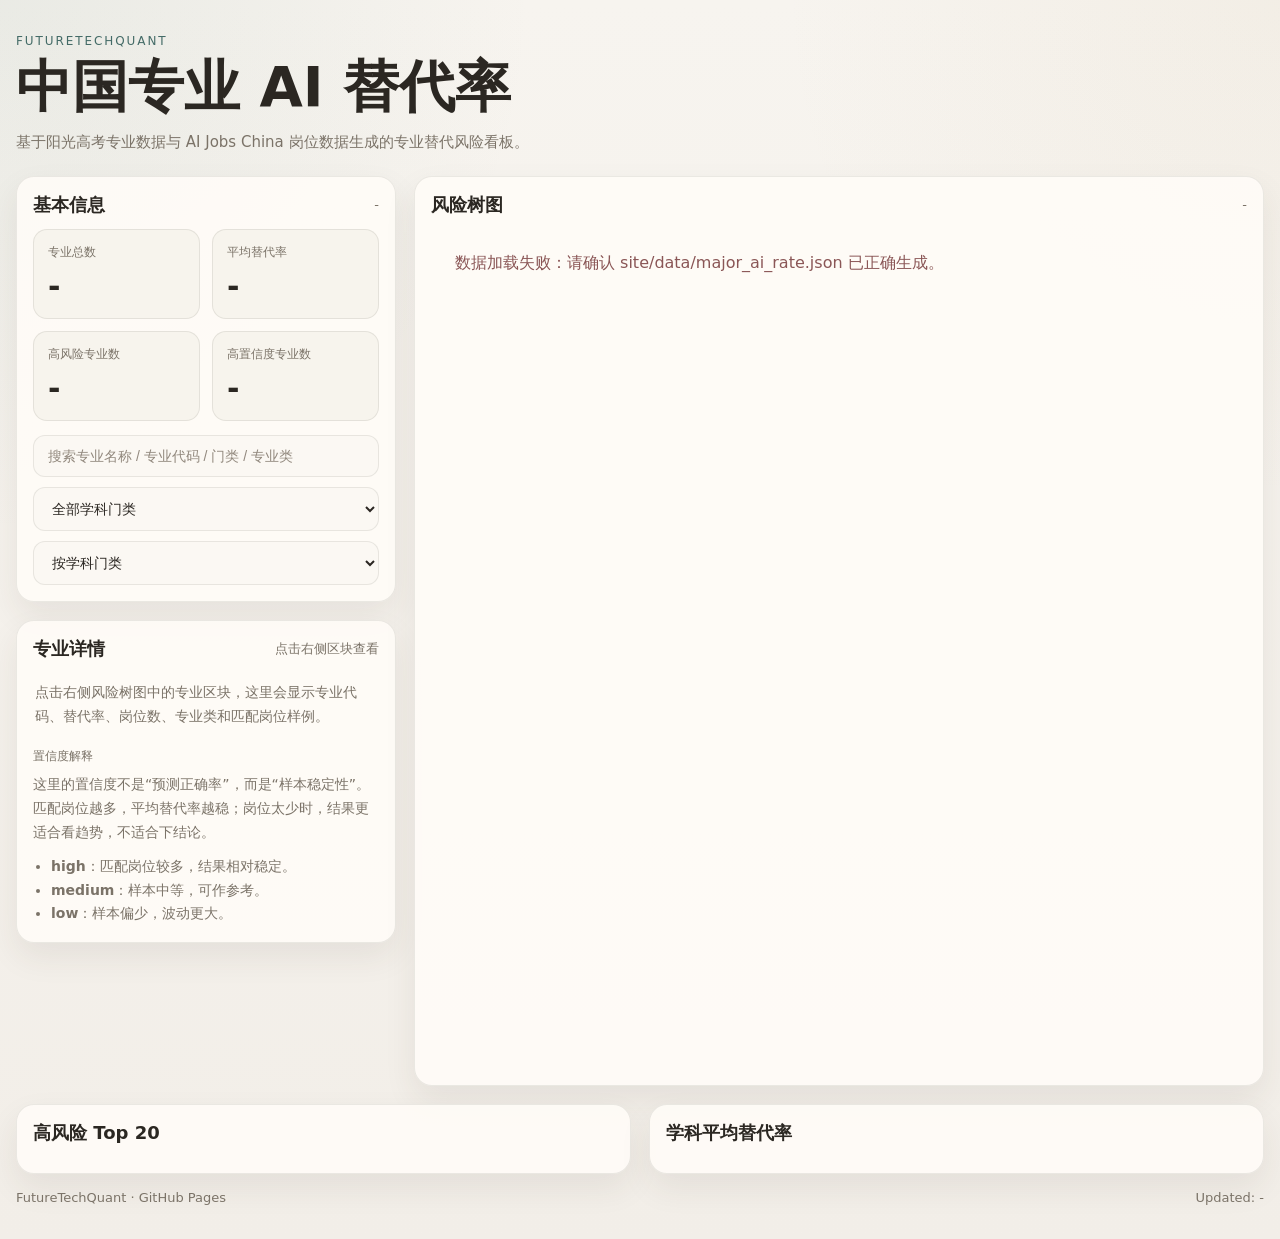
==== site/index.html @ 0a4b26ac "forth version" ====
<!doctype html>
<html lang="zh-CN">
<head>
  <meta charset="utf-8" />
  <meta name="viewport" content="width=device-width, initial-scale=1" />
  <title>中国专业 AI 替代率</title>
  <meta name="description" content="中国高校专业 AI 替代率可视化看板" />
  <link rel="stylesheet" href="./styles.css" />
  <script src="https://cdn.plot.ly/plotly-2.35.2.min.js"></script>
</head>
<body>
  <header class="wrap hero">
    <div class="hero-copy">
      <p class="eyebrow">FutureTechQuant</p>
      <h1>中国专业 AI 替代率</h1>
      <p class="sub">
        基于阳光高考专业数据与 AI Jobs China 岗位数据生成的专业替代风险看板。
      </p>
    </div>
  </header>

  <main class="wrap main-grid">
    <aside class="sidebar">
      <section class="panel intro-panel">
        <div class="panel-head">
          <h2>基本信息</h2>
          <div class="meta" id="rangeMeta">-</div>
        </div>

        <div class="kpis">
          <article class="kpi">
            <div class="kpi-label">专业总数</div>
            <div class="kpi-value" id="kpi-total">-</div>
          </article>
          <article class="kpi">
            <div class="kpi-label">平均替代率</div>
            <div class="kpi-value" id="kpi-avg">-</div>
          </article>
          <article class="kpi">
            <div class="kpi-label">高风险专业数</div>
            <div class="kpi-value" id="kpi-high">-</div>
          </article>
          <article class="kpi">
            <div class="kpi-label">高置信度专业数</div>
            <div class="kpi-value" id="kpi-confidence">-</div>
          </article>
        </div>

        <div class="controls">
          <input id="searchInput" type="search" placeholder="搜索专业名称 / 专业代码 / 门类 / 专业类" />
          <select id="disciplineFilter">
            <option value="">全部学科门类</option>
          </select>
          <select id="modeSelect">
            <option value="discipline">按学科门类</option>
            <option value="category">按专业类</option>
          </select>
        </div>
      </section>

      <section class="panel detail-panel">
        <div class="panel-head">
          <h2>专业详情</h2>
          <div class="meta">点击右侧区块查看</div>
        </div>

        <div id="detailEmpty" class="detail-empty">
          点击右侧风险树图中的专业区块，这里会显示专业代码、替代率、岗位数、专业类和匹配岗位样例。
        </div>

        <div id="detailBox" class="detail-box hidden">
          <div class="detail-top">
            <div>
              <div class="detail-code" id="detailCode">-</div>
              <div class="detail-name" id="detailName">-</div>
            </div>
            <span id="detailConfidence" class="badge">-</span>
          </div>

          <div class="detail-grid">
            <div class="detail-stat">
              <div class="detail-label">替代率</div>
              <div class="detail-value" id="detailRate">-</div>
            </div>
            <div class="detail-stat">
              <div class="detail-label">岗位数</div>
              <div class="detail-value" id="detailJobCount">-</div>
            </div>
            <div class="detail-stat">
              <div class="detail-label">学科门类</div>
              <div class="detail-value small" id="detailDiscipline">-</div>
            </div>
            <div class="detail-stat">
              <div class="detail-label">专业类</div>
              <div class="detail-value small" id="detailCategory">-</div>
            </div>
          </div>

          <div class="detail-section">
            <div class="detail-label">匹配岗位样例</div>
            <div id="detailJobs" class="tag-list"></div>
          </div>
        </div>

        <div class="detail-section confidence-note">
          <div class="detail-label">置信度解释</div>
          <p class="detail-text">
            这里的置信度不是“预测正确率”，而是“样本稳定性”。匹配岗位越多，平均替代率越稳；岗位太少时，结果更适合看趋势，不适合下结论。
          </p>
          <ul class="confidence-list">
            <li><strong>high</strong>：匹配岗位较多，结果相对稳定。</li>
            <li><strong>medium</strong>：样本中等，可作参考。</li>
            <li><strong>low</strong>：样本偏少，波动更大。</li>
          </ul>
        </div>
      </section>
    </aside>

    <section class="panel treemap-panel">
      <div class="panel-head">
        <h2>风险树图</h2>
        <div class="meta" id="resultMeta">-</div>
      </div>
      <div id="treemap"></div>
    </section>
  </main>

  <section class="wrap bottom-grid">
    <section class="panel">
      <div class="panel-head">
        <h2>高风险 Top 20</h2>
      </div>
      <div id="topRiskList" class="rank-list"></div>
    </section>

    <section class="panel">
      <div class="panel-head">
        <h2>学科平均替代率</h2>
      </div>
      <div id="disciplineList" class="rank-list"></div>
    </section>
  </section>

  <footer class="wrap footer">
    <span>FutureTechQuant · GitHub Pages</span>
    <span id="updatedAt">Updated: -</span>
  </footer>

  <script src="./app.js"></script>
</body>
</html>
---- site/styles.css ----
:root {
  --bg: #f4f1eb;
  --bg-2: #ece7df;
  --panel: rgba(255, 252, 247, 0.88);
  --panel-2: rgba(247, 243, 236, 0.92);
  --line: rgba(65, 58, 49, 0.10);
  --text: #2b2722;
  --muted: #7b7368;
  --accent: #446b67;
  --shadow: 0 14px 32px rgba(63, 49, 36, 0.08);
  --radius: 18px;
}

* { box-sizing: border-box; }
html, body {
  margin: 0;
  padding: 0;
  background:
    radial-gradient(circle at top left, rgba(117, 150, 138, 0.10), transparent 30%),
    radial-gradient(circle at top right, rgba(192, 167, 120, 0.08), transparent 28%),
    linear-gradient(180deg, #f7f4ef 0%, #f2eee8 100%);
  color: var(--text);
  font-family: Inter, ui-sans-serif, system-ui, -apple-system, BlinkMacSystemFont, "Segoe UI", sans-serif;
}

body { min-height: 100vh; }
.wrap { width: min(1380px, calc(100% - 32px)); margin: 0 auto; }
.hero { padding: 34px 0 20px; }
.eyebrow { margin: 0 0 10px; color: var(--accent); font-size: 12px; letter-spacing: .16em; text-transform: uppercase; }
h1 { margin: 0; font-size: clamp(34px, 5vw, 56px); line-height: 1.04; }
.sub { margin: 14px 0 0; max-width: 760px; color: var(--muted); line-height: 1.7; font-size: 15px; }
.main-grid { display: grid; grid-template-columns: 380px minmax(0, 1fr); gap: 18px; align-items: start; }
.sidebar { display: grid; gap: 18px; }
.panel { background: var(--panel); border: 1px solid var(--line); border-radius: var(--radius); box-shadow: var(--shadow); padding: 16px; }
.panel-head { display: flex; align-items: center; justify-content: space-between; gap: 16px; margin-bottom: 12px; }
.panel-head h2 { margin: 0; font-size: 18px; }
.meta { color: var(--muted); font-size: 13px; }
.kpis { display: grid; grid-template-columns: 1fr 1fr; gap: 12px; margin: 6px 0 14px; }
.kpi { background: var(--panel-2); border: 1px solid var(--line); border-radius: 14px; padding: 14px; }
.kpi-label { color: var(--muted); font-size: 12px; }
.kpi-value { margin-top: 8px; font-size: 30px; font-weight: 800; }
.controls { display: grid; gap: 10px; }
input, select { width: 100%; border: 1px solid var(--line); border-radius: 12px; background: #fbf8f3; color: var(--text); padding: 12px 14px; font-size: 14px; outline: none; }
input::placeholder { color: #92897e; }
#treemap { width: 100%; height: 840px; }
.detail-empty { color: var(--muted); line-height: 1.7; font-size: 14px; padding: 8px 2px 4px; }
.hidden { display: none; }
.detail-top { display: flex; align-items: flex-start; justify-content: space-between; gap: 12px; }
.detail-code { font-size: 13px; color: var(--accent); letter-spacing: .08em; margin-bottom: 6px; }
.detail-name { font-size: 24px; font-weight: 800; line-height: 1.2; }
.badge { display: inline-block; border-radius: 999px; padding: 7px 10px; font-size: 12px; font-weight: 700; }
.badge.high { background: rgba(93, 131, 110, .14); color: #4f6e5b; }
.badge.medium { background: rgba(186, 155, 96, .16); color: #866b3f; }
.badge.low { background: rgba(170, 112, 112, .14); color: #8a5656; }
.detail-grid { display: grid; grid-template-columns: 1fr 1fr; gap: 12px; margin: 16px 0 8px; }
.detail-stat { background: var(--panel-2); border: 1px solid var(--line); border-radius: 14px; padding: 12px; }
.detail-label { font-size: 12px; color: var(--muted); margin-bottom: 8px; }
.detail-value { font-size: 24px; font-weight: 800; }
.detail-value.small { font-size: 15px; font-weight: 600; line-height: 1.5; }
.detail-section { margin-top: 16px; }
.detail-text { margin: 8px 0 0; color: var(--muted); line-height: 1.7; font-size: 14px; }
.tag-list { display: flex; flex-wrap: wrap; gap: 8px; }
.tag { padding: 7px 10px; border-radius: 999px; background: #f5f1ea; border: 1px solid var(--line); font-size: 12px; color: var(--text); }
.confidence-list { margin: 10px 0 0; padding-left: 18px; color: var(--muted); font-size: 14px; line-height: 1.7; }
.bottom-grid { display: grid; grid-template-columns: 1fr 1fr; gap: 18px; margin-top: 18px; }
.rank-list { display: grid; gap: 10px; }
.rank-item { display: grid; grid-template-columns: 1fr auto; gap: 12px; padding: 12px 14px; border-radius: 14px; background: var(--panel-2); border: 1px solid var(--line); }
.rank-name { font-weight: 700; }
.rank-meta { color: var(--muted); font-size: 13px; margin-top: 4px; }
.rank-score { font-weight: 800; align-self: center; }
.footer { display: flex; justify-content: space-between; gap: 16px; padding: 16px 0 34px; color: var(--muted); font-size: 13px; }
@media (max-width: 1080px) { .main-grid, .bottom-grid { grid-template-columns: 1fr; } #treemap { height: 620px; } }
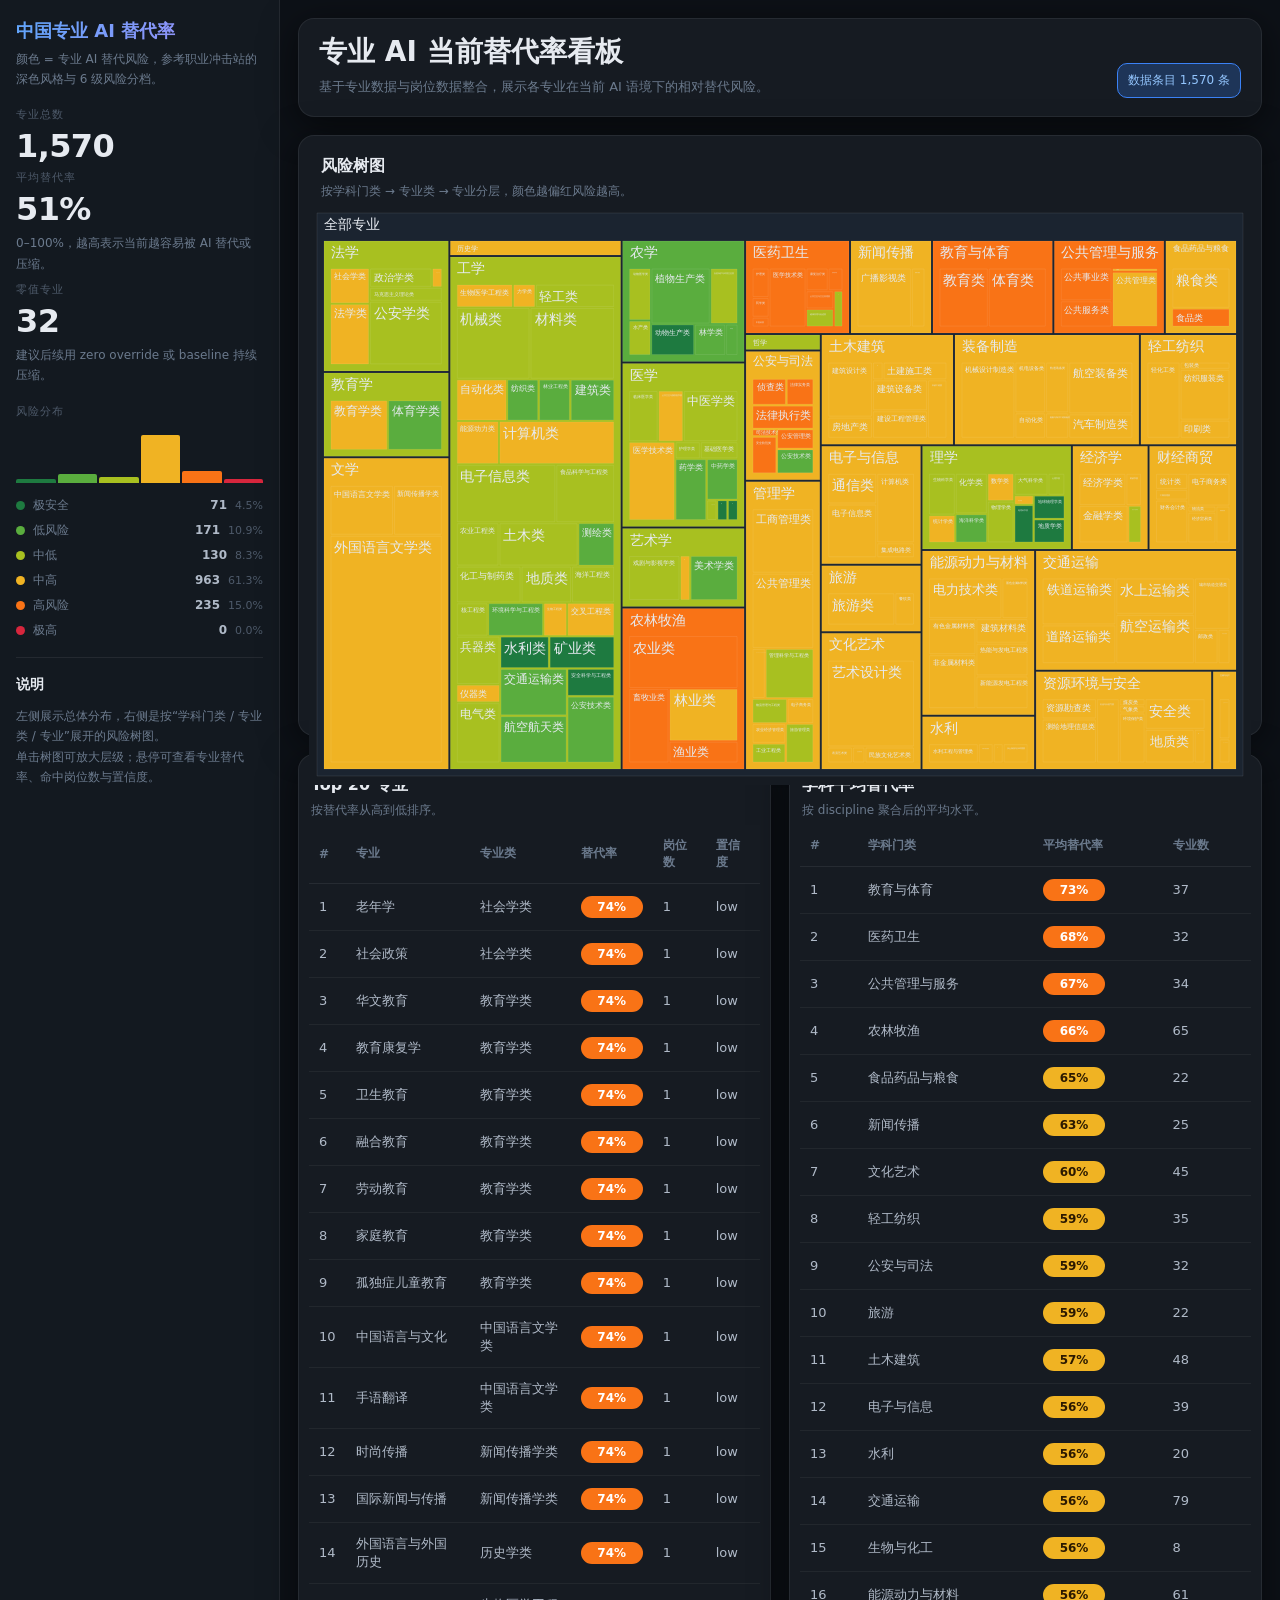
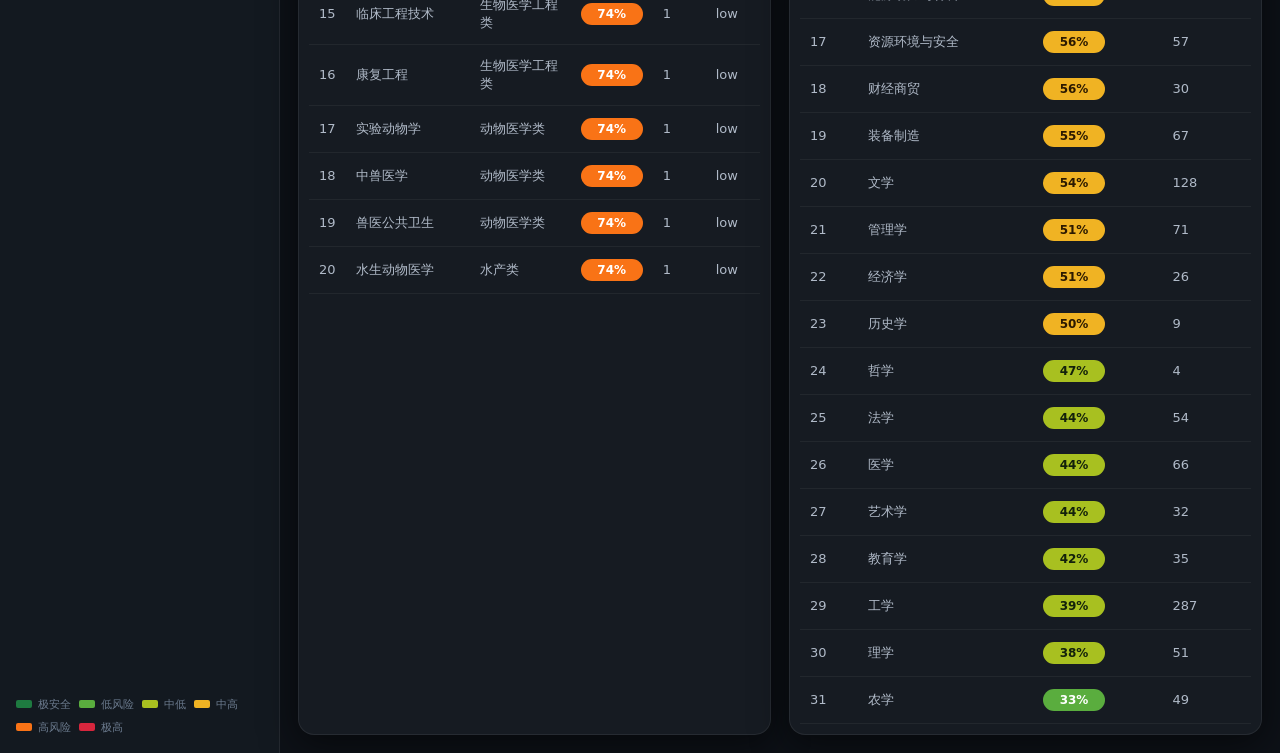
==== commit 0defb270: "seventh version" ====
--- a/site/index.html
+++ b/site/index.html
@@ -1,151 +1,364 @@
-<!doctype html>
+<!DOCTYPE html>
 <html lang="zh-CN">
 <head>
-  <meta charset="utf-8" />
-  <meta name="viewport" content="width=device-width, initial-scale=1" />
+  <meta charset="UTF-8" />
+  <meta name="viewport" content="width=device-width, initial-scale=1.0" />
   <title>中国专业 AI 替代率</title>
-  <meta name="description" content="中国高校专业 AI 替代率可视化看板" />
-  <link rel="stylesheet" href="./styles.css" />
+  <link rel="stylesheet" href="./style.css" />
   <script src="https://cdn.plot.ly/plotly-2.35.2.min.js"></script>
 </head>
 <body>
-  <header class="wrap hero">
-    <div class="hero-copy">
-      <p class="eyebrow">FutureTechQuant</p>
-      <h1>中国专业 AI 替代率</h1>
-      <p class="sub">
-        基于阳光高考专业数据与 AI Jobs China 岗位数据生成的专业替代风险看板。
-      </p>
-    </div>
-  </header>
-
-  <main class="wrap main-grid">
+  <div class="app-shell">
     <aside class="sidebar">
-      <section class="panel intro-panel">
-        <div class="panel-head">
-          <h2>基本信息</h2>
-          <div class="meta" id="rangeMeta">-</div>
+      <div class="brand-block">
+        <div class="brand-title">中国专业 AI 替代率</div>
+        <div class="brand-sub">颜色 = 专业 AI 替代风险，参考职业冲击站的深色风格与 6 级风险分档。</div>
+      </div>
+
+      <section class="stats-block">
+        <div class="stat-label">专业总数</div>
+        <div class="stat-value" id="totalMajors">—</div>
+
+        <div class="stat-label">平均替代率</div>
+        <div class="stat-value" id="avgRate">—</div>
+        <div class="stat-note">0–100%，越高表示当前越容易被 AI 替代或压缩。</div>
+
+        <div class="stat-label">零值专业</div>
+        <div class="stat-value" id="zeroCount">—</div>
+        <div class="stat-note">建议后续用 zero override 或 baseline 持续压缩。</div>
+      </section>
+
+      <section class="dist-block">
+        <div class="stat-label">风险分布</div>
+        <div class="hist" id="histogram"></div>
+        <div class="tier-list" id="tierList"></div>
+      </section>
+
+      <div class="divider"></div>
+
+      <section class="detail-block">
+        <div class="panel-title">说明</div>
+        <div class="hint-text">
+          左侧展示总体分布，右侧是按“学科门类 / 专业类 / 专业”展开的风险树图。<br />
+          单击树图可放大层级；悬停可查看专业替代率、命中岗位数与置信度。
         </div>
-
-        <div class="kpis">
-          <article class="kpi">
-            <div class="kpi-label">专业总数</div>
-            <div class="kpi-value" id="kpi-total">-</div>
-          </article>
-          <article class="kpi">
-            <div class="kpi-label">平均替代率</div>
-            <div class="kpi-value" id="kpi-avg">-</div>
-          </article>
-          <article class="kpi">
-            <div class="kpi-label">高风险专业数</div>
-            <div class="kpi-value" id="kpi-high">-</div>
-          </article>
-          <article class="kpi">
-            <div class="kpi-label">高置信度专业数</div>
-            <div class="kpi-value" id="kpi-confidence">-</div>
-          </article>
+      </section>
+
+      <section class="legend-block">
+        <span class="legend-chip"><i class="legend-dot" style="background:#1e7a40"></i>极安全</span>
+        <span class="legend-chip"><i class="legend-dot" style="background:#5aad3e"></i>低风险</span>
+        <span class="legend-chip"><i class="legend-dot" style="background:#a8c020"></i>中低</span>
+        <span class="legend-chip"><i class="legend-dot" style="background:#f0b323"></i>中高</span>
+        <span class="legend-chip"><i class="legend-dot" style="background:#f97316"></i>高风险</span>
+        <span class="legend-chip"><i class="legend-dot" style="background:#d7263d"></i>极高</span>
+      </section>
+    </aside>
+
+    <main class="main-area">
+      <section class="hero-card">
+        <div>
+          <h1>专业 AI 当前替代率看板</h1>
+          <p>基于专业数据与岗位数据整合，展示各专业在当前 AI 语境下的相对替代风险。</p>
         </div>
-
-        <div class="controls">
-          <input id="searchInput" type="search" placeholder="搜索专业名称 / 专业代码 / 门类 / 专业类" />
-          <select id="disciplineFilter">
-            <option value="">全部学科门类</option>
-          </select>
-          <select id="modeSelect">
-            <option value="discipline">按学科门类</option>
-            <option value="category">按专业类</option>
-          </select>
+        <div class="hero-meta" id="updatedAt">加载中…</div>
+      </section>
+
+      <section class="treemap-card">
+        <div class="card-head">
+          <div>
+            <div class="card-title">风险树图</div>
+            <div class="card-sub">按学科门类 → 专业类 → 专业分层，颜色越偏红风险越高。</div>
+          </div>
         </div>
-      </section>
-
-      <section class="panel detail-panel">
-        <div class="panel-head">
-          <h2>专业详情</h2>
-          <div class="meta">点击右侧区块查看</div>
-        </div>
-
-        <div id="detailEmpty" class="detail-empty">
-          点击右侧风险树图中的专业区块，这里会显示专业代码、替代率、岗位数、专业类和匹配岗位样例。
-        </div>
-
-        <div id="detailBox" class="detail-box hidden">
-          <div class="detail-top">
+        <div id="treemap" class="treemap"></div>
+      </section>
+
+      <section class="bottom-grid">
+        <section class="table-card">
+          <div class="card-head">
             <div>
-              <div class="detail-code" id="detailCode">-</div>
-              <div class="detail-name" id="detailName">-</div>
+              <div class="card-title">Top 20 专业</div>
+              <div class="card-sub">按替代率从高到低排序。</div>
             </div>
-            <span id="detailConfidence" class="badge">-</span>
-          </div>
-
-          <div class="detail-grid">
-            <div class="detail-stat">
-              <div class="detail-label">替代率</div>
-              <div class="detail-value" id="detailRate">-</div>
+          </div>
+          <div class="table-wrap">
+            <table>
+              <thead>
+                <tr>
+                  <th>#</th>
+                  <th>专业</th>
+                  <th>专业类</th>
+                  <th>替代率</th>
+                  <th>岗位数</th>
+                  <th>置信度</th>
+                </tr>
+              </thead>
+              <tbody id="top20Body"></tbody>
+            </table>
+          </div>
+        </section>
+
+        <section class="table-card">
+          <div class="card-head">
+            <div>
+              <div class="card-title">学科平均替代率</div>
+              <div class="card-sub">按 discipline 聚合后的平均水平。</div>
             </div>
-            <div class="detail-stat">
-              <div class="detail-label">岗位数</div>
-              <div class="detail-value" id="detailJobCount">-</div>
-            </div>
-            <div class="detail-stat">
-              <div class="detail-label">学科门类</div>
-              <div class="detail-value small" id="detailDiscipline">-</div>
-            </div>
-            <div class="detail-stat">
-              <div class="detail-label">专业类</div>
-              <div class="detail-value small" id="detailCategory">-</div>
-            </div>
-          </div>
-
-          <div class="detail-section">
-            <div class="detail-label">匹配岗位样例</div>
-            <div id="detailJobs" class="tag-list"></div>
-          </div>
-        </div>
-
-        <div class="detail-section confidence-note">
-          <div class="detail-label">置信度解释</div>
-          <p class="detail-text">
-            这里的置信度不是“预测正确率”，而是“样本稳定性”。匹配岗位越多，平均替代率越稳；岗位太少时，结果更适合看趋势，不适合下结论。
-          </p>
-          <ul class="confidence-list">
-            <li><strong>high</strong>：匹配岗位较多，结果相对稳定。</li>
-            <li><strong>medium</strong>：样本中等，可作参考。</li>
-            <li><strong>low</strong>：样本偏少，波动更大。</li>
-          </ul>
-        </div>
-      </section>
-    </aside>
-
-    <section class="panel treemap-panel">
-      <div class="panel-head">
-        <h2>风险树图</h2>
-        <div class="meta" id="resultMeta">-</div>
-      </div>
-      <div id="treemap"></div>
-    </section>
-  </main>
-
-  <section class="wrap bottom-grid">
-    <section class="panel">
-      <div class="panel-head">
-        <h2>高风险 Top 20</h2>
-      </div>
-      <div id="topRiskList" class="rank-list"></div>
-    </section>
-
-    <section class="panel">
-      <div class="panel-head">
-        <h2>学科平均替代率</h2>
-      </div>
-      <div id="disciplineList" class="rank-list"></div>
-    </section>
-  </section>
-
-  <footer class="wrap footer">
-    <span>FutureTechQuant · GitHub Pages</span>
-    <span id="updatedAt">Updated: -</span>
-  </footer>
-
-  <script src="./app.js"></script>
+          </div>
+          <div class="table-wrap">
+            <table>
+              <thead>
+                <tr>
+                  <th>#</th>
+                  <th>学科门类</th>
+                  <th>平均替代率</th>
+                  <th>专业数</th>
+                </tr>
+              </thead>
+              <tbody id="disciplineBody"></tbody>
+            </table>
+          </div>
+        </section>
+      </section>
+    </main>
+  </div>
+
+  <script>
+    const RISK_COLORS = ['#1e7a40', '#5aad3e', '#a8c020', '#f0b323', '#f97316', '#d7263d'];
+    const RISK_LABELS = ['极安全', '低风险', '中低', '中高', '高风险', '极高'];
+
+    function pct(v) {
+      const n = Number(v || 0);
+      return `${Math.round(n * 100)}%`;
+    }
+
+    function levelIndex(rate) {
+      const v = Number(rate || 0);
+      if (v < 0.20) return 0;
+      if (v < 0.35) return 1;
+      if (v < 0.50) return 2;
+      if (v < 0.65) return 3;
+      if (v < 0.80) return 4;
+      return 5;
+    }
+
+    function safeText(v, fallback = '未分类') {
+      return (v ?? '').toString().trim() || fallback;
+    }
+
+    function renderHistogram(rows) {
+      const histogram = document.getElementById('histogram');
+      const tierList = document.getElementById('tierList');
+      const counts = [0, 0, 0, 0, 0, 0];
+      rows.forEach(row => counts[levelIndex(row.replace_rate)] += 1);
+      const max = Math.max(...counts, 1);
+
+      histogram.innerHTML = counts.map((count, i) => {
+        const h = Math.max(4, Math.round((count / max) * 48));
+        return `<div class="hbar" style="height:${h}px;background:${RISK_COLORS[i]}"></div>`;
+      }).join('');
+
+      tierList.innerHTML = counts.map((count, i) => {
+        const p = rows.length ? ((count / rows.length) * 100).toFixed(1) : '0.0';
+        return `
+          <div class="tier-row">
+            <i class="tier-dot" style="background:${RISK_COLORS[i]}"></i>
+            <span class="tier-label">${RISK_LABELS[i]}</span>
+            <span class="tier-value">${count}</span>
+            <span class="tier-pct">${p}%</span>
+          </div>
+        `;
+      }).join('');
+    }
+
+    function renderTop20(rows) {
+      const body = document.getElementById('top20Body');
+      const top20 = [...rows]
+        .sort((a, b) => (b.replace_rate ?? 0) - (a.replace_rate ?? 0))
+        .slice(0, 20);
+
+      body.innerHTML = top20.map((row, i) => `
+        <tr>
+          <td>${i + 1}</td>
+          <td>${safeText(row.major_name)}</td>
+          <td>${safeText(row.major_category)}</td>
+          <td><span class="risk-badge level-${levelIndex(row.replace_rate) + 1}">${pct(row.replace_rate)}</span></td>
+          <td>${row.job_count ?? 0}</td>
+          <td>${safeText(row.confidence, 'low')}</td>
+        </tr>
+      `).join('');
+    }
+
+    function renderDiscipline(rows) {
+      const groups = new Map();
+      rows.forEach(row => {
+        const key = safeText(row.discipline, '其他');
+        if (!groups.has(key)) groups.set(key, { total: 0, count: 0 });
+        const item = groups.get(key);
+        item.total += Number(row.replace_rate || 0);
+        item.count += 1;
+      });
+
+      const data = [...groups.entries()]
+        .map(([name, item]) => ({
+          name,
+          avg: item.count ? item.total / item.count : 0,
+          count: item.count
+        }))
+        .sort((a, b) => b.avg - a.avg);
+
+      document.getElementById('disciplineBody').innerHTML = data.map((row, i) => `
+        <tr>
+          <td>${i + 1}</td>
+          <td>${row.name}</td>
+          <td><span class="risk-badge level-${levelIndex(row.avg) + 1}">${pct(row.avg)}</span></td>
+          <td>${row.count}</td>
+        </tr>
+      `).join('');
+    }
+
+    function buildTreemap(rows) {
+      const labels = [];
+      const parents = [];
+      const values = [];
+      const ids = [];
+      const colors = [];
+      const custom = [];
+      const seen = new Set();
+      const addNode = (id, label, parent, value, color, extra = {}) => {
+        if (seen.has(id)) return;
+        seen.add(id);
+        ids.push(id);
+        labels.push(label);
+        parents.push(parent);
+        values.push(value);
+        colors.push(color);
+        custom.push(extra);
+      };
+
+      addNode('root', '全部专业', '', rows.length, '#1b2430', { type: 'root' });
+
+      const disciplineMap = new Map();
+      const categoryMap = new Map();
+
+      rows.forEach(row => {
+        const discipline = safeText(row.discipline, '其他');
+        const category = safeText(row.major_category, '未分类');
+        const major = safeText(row.major_name, '未命名专业');
+        const dId = `d:${discipline}`;
+        const cId = `c:${discipline}:${category}`;
+        const mId = `m:${row.major_code || major}:${major}`;
+
+        if (!disciplineMap.has(dId)) disciplineMap.set(dId, { label: discipline, count: 0, total: 0 });
+        const d = disciplineMap.get(dId);
+        d.count += 1;
+        d.total += Number(row.replace_rate || 0);
+
+        if (!categoryMap.has(cId)) categoryMap.set(cId, { label: category, parent: dId, count: 0, total: 0 });
+        const c = categoryMap.get(cId);
+        c.count += 1;
+        c.total += Number(row.replace_rate || 0);
+
+        addNode(
+          mId,
+          major,
+          cId,
+          1,
+          RISK_COLORS[levelIndex(row.replace_rate)],
+          {
+            type: 'major',
+            replace_rate: pct(row.replace_rate),
+            job_count: row.job_count ?? 0,
+            confidence: safeText(row.confidence, 'low'),
+            category
+          }
+        );
+      });
+
+      for (const [id, item] of disciplineMap.entries()) {
+        const avg = item.count ? item.total / item.count : 0;
+        addNode(id, item.label, 'root', item.count, RISK_COLORS[levelIndex(avg)], {
+          type: 'discipline',
+          replace_rate: pct(avg),
+          major_count: item.count
+        });
+      }
+
+      for (const [id, item] of categoryMap.entries()) {
+        const avg = item.count ? item.total / item.count : 0;
+        addNode(id, item.label, item.parent, item.count, RISK_COLORS[levelIndex(avg)], {
+          type: 'category',
+          replace_rate: pct(avg),
+          major_count: item.count
+        });
+      }
+
+      const trace = {
+        type: 'treemap',
+        ids,
+        labels,
+        parents,
+        values,
+        branchvalues: 'total',
+        marker: {
+          colors,
+          line: { width: 1, color: 'rgba(255,255,255,0.08)' }
+        },
+        customdata: custom,
+        textinfo: 'label',
+        textfont: { color: '#e6eaf0', size: 14 },
+        tiling: { packing: 'squarify', pad: 2 },
+        hoverlabel: {
+          bgcolor: '#0d1117',
+          bordercolor: 'rgba(255,255,255,0.13)',
+          font: { color: '#e6eaf0' }
+        },
+        hovertemplate:
+          '<b>%{label}</b><br>' +
+          '类型：%{customdata.type}<br>' +
+          '替代率：%{customdata.replace_rate}<br>' +
+          '岗位数/专业数：%{customdata.job_count}%{customdata.major_count}<br>' +
+          '置信度：%{customdata.confidence}<extra></extra>',
+        pathbar: { visible: false },
+        maxdepth: 3,
+        sort: false
+      };
+
+      const layout = {
+        margin: { t: 8, r: 8, b: 8, l: 8 },
+        paper_bgcolor: '#161b22',
+        plot_bgcolor: '#161b22',
+        font: { color: '#e6eaf0', family: 'system-ui, -apple-system, BlinkMacSystemFont, PingFang SC, sans-serif' }
+      };
+
+      Plotly.newPlot('treemap', [trace], layout, { responsive: true, displayModeBar: false });
+    }
+
+    async function init() {
+      try {
+        const res = await fetch('./data/major_ai_rate.json');
+        const rows = await res.json();
+        const total = rows.length;
+        const avg = total ? rows.reduce((s, x) => s + Number(x.replace_rate || 0), 0) / total : 0;
+        const zeroCount = rows.filter(x => Number(x.replace_rate || 0) === 0).length;
+
+        document.getElementById('totalMajors').textContent = total.toLocaleString('zh-CN');
+        document.getElementById('avgRate').textContent = pct(avg);
+        document.getElementById('zeroCount').textContent = zeroCount.toLocaleString('zh-CN');
+        document.getElementById('updatedAt').textContent = `数据条目 ${total.toLocaleString('zh-CN')} 条`;
+
+        renderHistogram(rows);
+        renderTop20(rows);
+        renderDiscipline(rows);
+        buildTreemap(rows);
+      } catch (err) {
+        console.error(err);
+        document.getElementById('updatedAt').textContent = '数据加载失败';
+        document.getElementById('treemap').innerHTML = '<div class="empty-state">无法加载 ./data/major_ai_rate.json，请确认 GitHub Pages 已复制数据文件。</div>';
+      }
+    }
+
+    init();
+  </script>
 </body>
 </html>
--- a/site/style.css
+++ b/site/style.css
@@ -0,0 +1,273 @@
+:root{
+  --bg-main:#0d1117;
+  --bg-panel:#131920;
+  --bg-card:#161b22;
+  --bg-soft:#1b2430;
+  --border:rgba(255,255,255,.07);
+  --border-strong:rgba(255,255,255,.11);
+  --text-main:#e6eaf0;
+  --text-muted:#b0bac8;
+  --text-soft:#6b7a8d;
+  --text-faint:#4e5a6a;
+  --accent-blue:#60a5fa;
+  --accent-blue-bg:#1e3558;
+  --accent-blue-border:#3b82f6;
+  --accent-blue-text:#93c5fd;
+  --risk-1:#1e7a40;
+  --risk-2:#5aad3e;
+  --risk-3:#a8c020;
+  --risk-4:#f0b323;
+  --risk-5:#f97316;
+  --risk-6:#d7263d;
+  --shadow-lg:0 8px 36px rgba(0,0,0,.55);
+}
+
+*,*::before,*::after{box-sizing:border-box;margin:0;padding:0}
+html,body{min-height:100%;background:var(--bg-main);color:var(--text-main);font-family:-apple-system,BlinkMacSystemFont,"PingFang SC","Hiragino Sans GB","Noto Sans CJK SC",system-ui,sans-serif}
+body{overflow-x:hidden}
+
+a{color:inherit}
+
+table{width:100%;border-collapse:collapse}
+
+.app-shell{
+  min-height:100vh;
+  display:grid;
+  grid-template-columns:280px 1fr;
+  background:var(--bg-main);
+}
+
+.sidebar{
+  background:var(--bg-panel);
+  border-right:1px solid var(--border);
+  padding:20px 16px 18px;
+  display:flex;
+  flex-direction:column;
+  gap:18px;
+}
+
+.brand-title{
+  font-size:18px;
+  font-weight:800;
+  line-height:1.25;
+  margin-bottom:6px;
+  background:linear-gradient(120deg,#60a5fa 0%,#a78bfa 100%);
+  -webkit-background-clip:text;
+  -webkit-text-fill-color:transparent;
+}
+
+.brand-sub,
+.stat-note,
+.hint-text,
+.card-sub{
+  color:var(--text-soft);
+  font-size:12px;
+  line-height:1.7;
+}
+
+.stats-block,.dist-block,.detail-block{
+  display:flex;
+  flex-direction:column;
+  gap:8px;
+}
+
+.stat-label{
+  font-size:11px;
+  text-transform:uppercase;
+  letter-spacing:.09em;
+  color:var(--text-faint);
+}
+
+.stat-value{
+  font-size:32px;
+  line-height:1;
+  font-weight:800;
+  letter-spacing:-.02em;
+}
+
+.hist{
+  display:flex;
+  align-items:flex-end;
+  gap:2px;
+  height:52px;
+  margin-top:4px;
+}
+
+.hbar{
+  flex:1;
+  border-radius:2px 2px 0 0;
+  min-height:4px;
+}
+
+.tier-list{display:flex;flex-direction:column;gap:8px;margin-top:6px}
+.tier-row{display:flex;align-items:center;gap:8px}
+.tier-dot{width:9px;height:9px;border-radius:50%;display:inline-block;flex-shrink:0}
+.tier-label{flex:1;font-size:12px;color:var(--text-soft)}
+.tier-value{font-size:12px;font-weight:700;color:var(--text-muted)}
+.tier-pct{font-size:11px;color:var(--text-faint)}
+
+.divider{height:1px;background:var(--border)}
+.panel-title{font-size:14px;font-weight:700;margin-bottom:4px}
+
+.legend-block{
+  margin-top:auto;
+  display:flex;
+  flex-wrap:wrap;
+  gap:8px;
+}
+
+.legend-chip{
+  display:inline-flex;
+  align-items:center;
+  gap:6px;
+  color:var(--text-soft);
+  font-size:11px;
+}
+
+.legend-dot{
+  width:16px;
+  height:8px;
+  border-radius:2px;
+  display:inline-block;
+}
+
+.main-area{
+  padding:18px;
+  display:grid;
+  grid-template-rows:auto minmax(460px, 1fr) auto;
+  gap:18px;
+}
+
+.hero-card,
+.treemap-card,
+.table-card{
+  background:var(--bg-card);
+  border:1px solid var(--border);
+  border-radius:16px;
+  box-shadow:var(--shadow-lg);
+}
+
+.hero-card{
+  padding:18px 20px;
+  display:flex;
+  align-items:flex-end;
+  justify-content:space-between;
+  gap:16px;
+}
+
+.hero-card h1{
+  font-size:28px;
+  line-height:1.1;
+  margin-bottom:8px;
+}
+
+.hero-card p{
+  max-width:72ch;
+  color:var(--text-soft);
+  font-size:13px;
+  line-height:1.7;
+}
+
+.hero-meta{
+  font-size:12px;
+  color:var(--accent-blue-text);
+  background:var(--accent-blue-bg);
+  border:1px solid var(--accent-blue-border);
+  padding:8px 10px;
+  border-radius:10px;
+  white-space:nowrap;
+}
+
+.treemap-card{padding:10px}
+.card-head{
+  display:flex;
+  justify-content:space-between;
+  align-items:flex-start;
+  gap:12px;
+  padding:10px 12px 4px;
+}
+.card-title{font-size:16px;font-weight:800;margin-bottom:4px}
+.treemap{height:100%;min-height:520px}
+
+.bottom-grid{
+  display:grid;
+  grid-template-columns:1fr 1fr;
+  gap:18px;
+}
+
+.table-card{
+  padding:10px 0 0;
+  overflow:hidden;
+}
+
+.table-wrap{
+  padding:0 10px 10px;
+  overflow:auto;
+}
+
+thead th{
+  position:sticky;
+  top:0;
+  z-index:1;
+  background:var(--bg-card);
+  color:var(--text-soft);
+  font-size:12px;
+  font-weight:700;
+  text-align:left;
+  border-bottom:1px solid var(--border);
+  padding:12px 10px;
+}
+
+tbody td{
+  padding:12px 10px;
+  border-bottom:1px solid rgba(255,255,255,.05);
+  font-size:13px;
+  color:var(--text-muted);
+  vertical-align:middle;
+}
+
+tbody tr:hover{background:rgba(255,255,255,.03)}
+
+.risk-badge{
+  display:inline-flex;
+  align-items:center;
+  justify-content:center;
+  min-width:62px;
+  padding:4px 8px;
+  border-radius:999px;
+  color:#fff;
+  font-size:12px;
+  font-weight:700;
+}
+.level-1{background:var(--risk-1)}
+.level-2{background:var(--risk-2)}
+.level-3{background:var(--risk-3);color:#13210b}
+.level-4{background:var(--risk-4);color:#2b1900}
+.level-5{background:var(--risk-5)}
+.level-6{background:var(--risk-6)}
+
+.empty-state{
+  min-height:320px;
+  display:grid;
+  place-items:center;
+  color:var(--text-soft);
+  font-size:14px;
+}
+
+@media (max-width: 1100px){
+  .app-shell{grid-template-columns:1fr}
+  .sidebar{border-right:none;border-bottom:1px solid var(--border)}
+  .main-area{grid-template-rows:auto auto auto}
+  .bottom-grid{grid-template-columns:1fr}
+}
+
+@media (max-width: 720px){
+  .main-area{padding:12px;gap:12px}
+  .sidebar{padding:14px 12px}
+  .hero-card{padding:14px;flex-direction:column;align-items:flex-start}
+  .hero-card h1{font-size:22px}
+  .stat-value{font-size:26px}
+  .treemap{min-height:420px}
+  .card-head{padding:10px 10px 2px}
+  thead th, tbody td{padding:10px 8px;font-size:12px}
+}
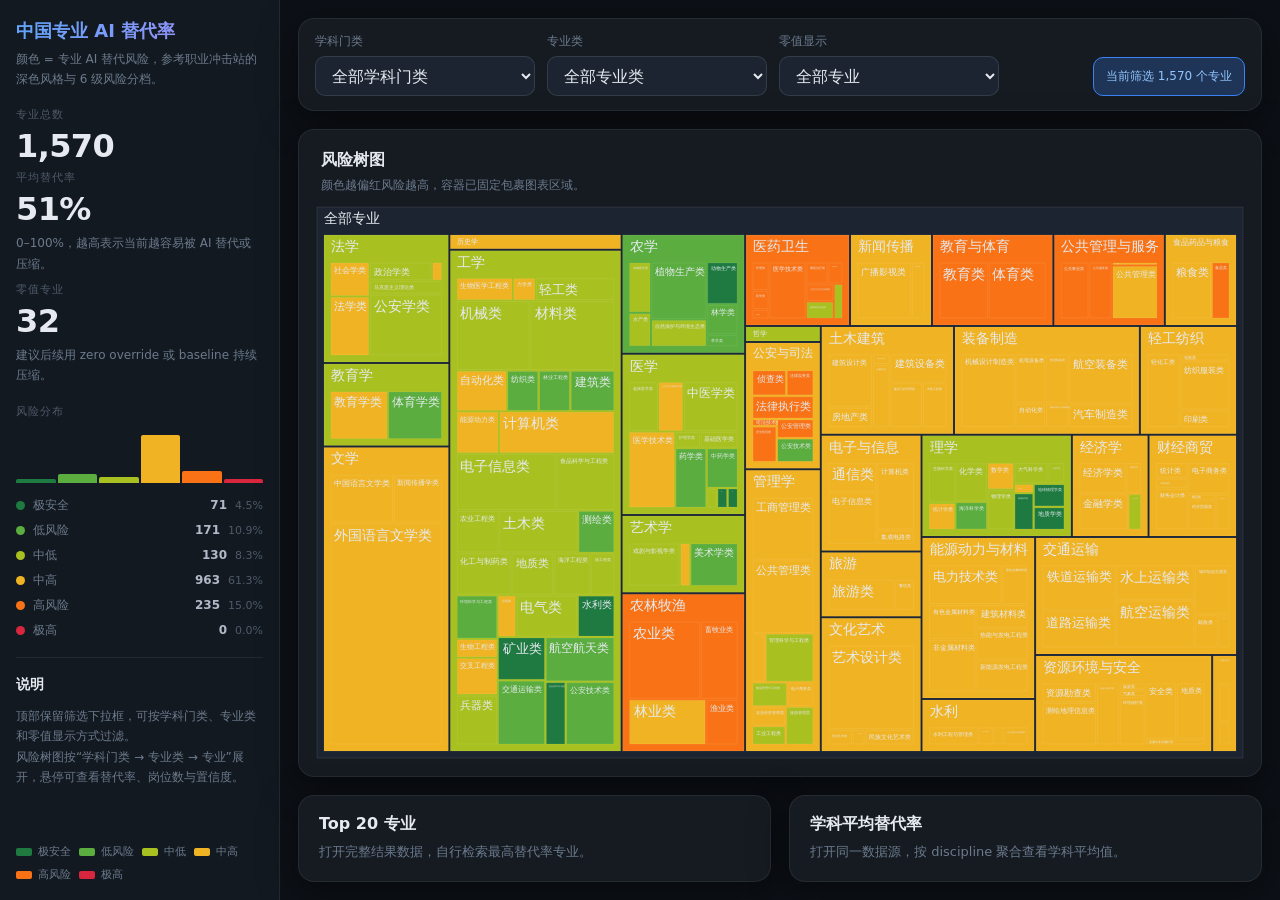
==== commit 908c2e76: "eightth version" ====
--- a/site/index.html
+++ b/site/index.html
@@ -39,8 +39,8 @@
       <section class="detail-block">
         <div class="panel-title">说明</div>
         <div class="hint-text">
-          左侧展示总体分布，右侧是按“学科门类 / 专业类 / 专业”展开的风险树图。<br />
-          单击树图可放大层级；悬停可查看专业替代率、命中岗位数与置信度。
+          顶部保留筛选下拉框，可按学科门类、专业类和零值显示方式过滤。<br />
+          风险树图按“学科门类 → 专业类 → 专业”展开，悬停可查看替代率、岗位数与置信度。
         </div>
       </section>
 
@@ -55,70 +55,47 @@
     </aside>
 
     <main class="main-area">
-      <section class="hero-card">
-        <div>
-          <h1>专业 AI 当前替代率看板</h1>
-          <p>基于专业数据与岗位数据整合，展示各专业在当前 AI 语境下的相对替代风险。</p>
-        </div>
-        <div class="hero-meta" id="updatedAt">加载中…</div>
+      <section class="toolbar-card">
+        <div class="toolbar-group">
+          <label for="disciplineSelect">学科门类</label>
+          <select id="disciplineSelect"></select>
+        </div>
+        <div class="toolbar-group">
+          <label for="categorySelect">专业类</label>
+          <select id="categorySelect"></select>
+        </div>
+        <div class="toolbar-group">
+          <label for="zeroSelect">零值显示</label>
+          <select id="zeroSelect">
+            <option value="all">全部专业</option>
+            <option value="nonzero">仅非零专业</option>
+            <option value="zero">仅零值专业</option>
+          </select>
+        </div>
+        <div class="toolbar-meta" id="updatedAt">加载中…</div>
       </section>
 
       <section class="treemap-card">
         <div class="card-head">
           <div>
             <div class="card-title">风险树图</div>
-            <div class="card-sub">按学科门类 → 专业类 → 专业分层，颜色越偏红风险越高。</div>
+            <div class="card-sub">颜色越偏红风险越高，容器已固定包裹图表区域。</div>
           </div>
         </div>
-        <div id="treemap" class="treemap"></div>
-      </section>
-
-      <section class="bottom-grid">
-        <section class="table-card">
-          <div class="card-head">
-            <div>
-              <div class="card-title">Top 20 专业</div>
-              <div class="card-sub">按替代率从高到低排序。</div>
-            </div>
-          </div>
-          <div class="table-wrap">
-            <table>
-              <thead>
-                <tr>
-                  <th>#</th>
-                  <th>专业</th>
-                  <th>专业类</th>
-                  <th>替代率</th>
-                  <th>岗位数</th>
-                  <th>置信度</th>
-                </tr>
-              </thead>
-              <tbody id="top20Body"></tbody>
-            </table>
-          </div>
-        </section>
-
-        <section class="table-card">
-          <div class="card-head">
-            <div>
-              <div class="card-title">学科平均替代率</div>
-              <div class="card-sub">按 discipline 聚合后的平均水平。</div>
-            </div>
-          </div>
-          <div class="table-wrap">
-            <table>
-              <thead>
-                <tr>
-                  <th>#</th>
-                  <th>学科门类</th>
-                  <th>平均替代率</th>
-                  <th>专业数</th>
-                </tr>
-              </thead>
-              <tbody id="disciplineBody"></tbody>
-            </table>
-          </div>
-        </section>
+        <div class="treemap-frame">
+          <div id="treemap" class="treemap"></div>
+        </div>
+      </section>
+
+      <section class="link-grid">
+        <a class="link-card" href="./data/major_ai_rate.json" target="_blank" rel="noopener noreferrer">
+          <div class="link-title">Top 20 专业</div>
+          <div class="link-sub">打开完整结果数据，自行检索最高替代率专业。</div>
+        </a>
+        <a class="link-card" href="./data/major_ai_rate.json" target="_blank" rel="noopener noreferrer">
+          <div class="link-title">学科平均替代率</div>
+          <div class="link-sub">打开同一数据源，按 discipline 聚合查看学科平均值。</div>
+        </a>
       </section>
     </main>
   </div>
@@ -126,6 +103,7 @@
   <script>
     const RISK_COLORS = ['#1e7a40', '#5aad3e', '#a8c020', '#f0b323', '#f97316', '#d7263d'];
     const RISK_LABELS = ['极安全', '低风险', '中低', '中高', '高风险', '极高'];
+    let RAW_ROWS = [];
 
     function pct(v) {
       const n = Number(v || 0);
@@ -146,78 +124,67 @@
       return (v ?? '').toString().trim() || fallback;
     }
 
+    function setOptions(select, values, firstLabel) {
+      select.innerHTML = [`<option value="all">${firstLabel}</option>`]
+        .concat(values.map(v => `<option value="${String(v).replace(/"/g, '&quot;')}">${v}</option>`))
+        .join('');
+    }
+
+    function buildFilters(rows) {
+      const disciplineSet = [...new Set(rows.map(r => safeText(r.discipline, '其他')))].sort((a,b)=>a.localeCompare(b,'zh-CN'));
+      setOptions(document.getElementById('disciplineSelect'), disciplineSet, '全部学科门类');
+      refreshCategoryOptions(rows);
+    }
+
+    function refreshCategoryOptions(rows) {
+      const discipline = document.getElementById('disciplineSelect').value;
+      let list = rows;
+      if (discipline !== 'all') {
+        list = list.filter(r => safeText(r.discipline, '其他') === discipline);
+      }
+      const categorySet = [...new Set(list.map(r => safeText(r.major_category, '未分类')))].sort((a,b)=>a.localeCompare(b,'zh-CN'));
+      const categorySelect = document.getElementById('categorySelect');
+      const prev = categorySelect.value;
+      setOptions(categorySelect, categorySet, '全部专业类');
+      if (categorySet.includes(prev)) categorySelect.value = prev;
+    }
+
+    function getFilteredRows() {
+      const discipline = document.getElementById('disciplineSelect').value;
+      const category = document.getElementById('categorySelect').value;
+      const zeroMode = document.getElementById('zeroSelect').value;
+      return RAW_ROWS.filter(row => {
+        if (discipline !== 'all' && safeText(row.discipline, '其他') !== discipline) return false;
+        if (category !== 'all' && safeText(row.major_category, '未分类') !== category) return false;
+        const v = Number(row.replace_rate || 0);
+        if (zeroMode === 'nonzero' && v === 0) return false;
+        if (zeroMode === 'zero' && v !== 0) return false;
+        return true;
+      });
+    }
+
     function renderHistogram(rows) {
       const histogram = document.getElementById('histogram');
       const tierList = document.getElementById('tierList');
       const counts = [0, 0, 0, 0, 0, 0];
       rows.forEach(row => counts[levelIndex(row.replace_rate)] += 1);
       const max = Math.max(...counts, 1);
-
       histogram.innerHTML = counts.map((count, i) => {
         const h = Math.max(4, Math.round((count / max) * 48));
         return `<div class="hbar" style="height:${h}px;background:${RISK_COLORS[i]}"></div>`;
       }).join('');
-
       tierList.innerHTML = counts.map((count, i) => {
         const p = rows.length ? ((count / rows.length) * 100).toFixed(1) : '0.0';
-        return `
-          <div class="tier-row">
-            <i class="tier-dot" style="background:${RISK_COLORS[i]}"></i>
-            <span class="tier-label">${RISK_LABELS[i]}</span>
-            <span class="tier-value">${count}</span>
-            <span class="tier-pct">${p}%</span>
-          </div>
-        `;
+        return `<div class="tier-row"><i class="tier-dot" style="background:${RISK_COLORS[i]}"></i><span class="tier-label">${RISK_LABELS[i]}</span><span class="tier-value">${count}</span><span class="tier-pct">${p}%</span></div>`;
       }).join('');
     }
 
-    function renderTop20(rows) {
-      const body = document.getElementById('top20Body');
-      const top20 = [...rows]
-        .sort((a, b) => (b.replace_rate ?? 0) - (a.replace_rate ?? 0))
-        .slice(0, 20);
-
-      body.innerHTML = top20.map((row, i) => `
-        <tr>
-          <td>${i + 1}</td>
-          <td>${safeText(row.major_name)}</td>
-          <td>${safeText(row.major_category)}</td>
-          <td><span class="risk-badge level-${levelIndex(row.replace_rate) + 1}">${pct(row.replace_rate)}</span></td>
-          <td>${row.job_count ?? 0}</td>
-          <td>${safeText(row.confidence, 'low')}</td>
-        </tr>
-      `).join('');
-    }
-
-    function renderDiscipline(rows) {
-      const groups = new Map();
-      rows.forEach(row => {
-        const key = safeText(row.discipline, '其他');
-        if (!groups.has(key)) groups.set(key, { total: 0, count: 0 });
-        const item = groups.get(key);
-        item.total += Number(row.replace_rate || 0);
-        item.count += 1;
-      });
-
-      const data = [...groups.entries()]
-        .map(([name, item]) => ({
-          name,
-          avg: item.count ? item.total / item.count : 0,
-          count: item.count
-        }))
-        .sort((a, b) => b.avg - a.avg);
-
-      document.getElementById('disciplineBody').innerHTML = data.map((row, i) => `
-        <tr>
-          <td>${i + 1}</td>
-          <td>${row.name}</td>
-          <td><span class="risk-badge level-${levelIndex(row.avg) + 1}">${pct(row.avg)}</span></td>
-          <td>${row.count}</td>
-        </tr>
-      `).join('');
-    }
-
     function buildTreemap(rows) {
+      const container = document.getElementById('treemap');
+      if (!rows.length) {
+        container.innerHTML = '<div class="empty-state">当前筛选条件下没有数据。</div>';
+        return;
+      }
       const labels = [];
       const parents = [];
       const values = [];
@@ -228,16 +195,10 @@
       const addNode = (id, label, parent, value, color, extra = {}) => {
         if (seen.has(id)) return;
         seen.add(id);
-        ids.push(id);
-        labels.push(label);
-        parents.push(parent);
-        values.push(value);
-        colors.push(color);
-        custom.push(extra);
+        ids.push(id); labels.push(label); parents.push(parent); values.push(value); colors.push(color); custom.push(extra);
       };
 
-      addNode('root', '全部专业', '', rows.length, '#1b2430', { type: 'root' });
-
+      addNode('root', '全部专业', '', rows.length, '#1b2430', { type: 'root', replace_rate: '-', count: rows.length, confidence: '-' });
       const disciplineMap = new Map();
       const categoryMap = new Map();
 
@@ -250,107 +211,68 @@
         const mId = `m:${row.major_code || major}:${major}`;
 
         if (!disciplineMap.has(dId)) disciplineMap.set(dId, { label: discipline, count: 0, total: 0 });
-        const d = disciplineMap.get(dId);
-        d.count += 1;
-        d.total += Number(row.replace_rate || 0);
-
+        const d = disciplineMap.get(dId); d.count += 1; d.total += Number(row.replace_rate || 0);
         if (!categoryMap.has(cId)) categoryMap.set(cId, { label: category, parent: dId, count: 0, total: 0 });
-        const c = categoryMap.get(cId);
-        c.count += 1;
-        c.total += Number(row.replace_rate || 0);
-
-        addNode(
-          mId,
-          major,
-          cId,
-          1,
-          RISK_COLORS[levelIndex(row.replace_rate)],
-          {
-            type: 'major',
-            replace_rate: pct(row.replace_rate),
-            job_count: row.job_count ?? 0,
-            confidence: safeText(row.confidence, 'low'),
-            category
-          }
-        );
+        const c = categoryMap.get(cId); c.count += 1; c.total += Number(row.replace_rate || 0);
+
+        addNode(mId, major, cId, 1, RISK_COLORS[levelIndex(row.replace_rate)], {
+          type: '专业',
+          replace_rate: pct(row.replace_rate),
+          count: row.job_count ?? 0,
+          confidence: safeText(row.confidence, 'low')
+        });
       });
 
       for (const [id, item] of disciplineMap.entries()) {
         const avg = item.count ? item.total / item.count : 0;
-        addNode(id, item.label, 'root', item.count, RISK_COLORS[levelIndex(avg)], {
-          type: 'discipline',
-          replace_rate: pct(avg),
-          major_count: item.count
-        });
-      }
-
+        addNode(id, item.label, 'root', item.count, RISK_COLORS[levelIndex(avg)], { type: '学科门类', replace_rate: pct(avg), count: item.count, confidence: '-' });
+      }
       for (const [id, item] of categoryMap.entries()) {
         const avg = item.count ? item.total / item.count : 0;
-        addNode(id, item.label, item.parent, item.count, RISK_COLORS[levelIndex(avg)], {
-          type: 'category',
-          replace_rate: pct(avg),
-          major_count: item.count
-        });
-      }
-
-      const trace = {
-        type: 'treemap',
-        ids,
-        labels,
-        parents,
-        values,
-        branchvalues: 'total',
-        marker: {
-          colors,
-          line: { width: 1, color: 'rgba(255,255,255,0.08)' }
-        },
-        customdata: custom,
-        textinfo: 'label',
-        textfont: { color: '#e6eaf0', size: 14 },
+        addNode(id, item.label, item.parent, item.count, RISK_COLORS[levelIndex(avg)], { type: '专业类', replace_rate: pct(avg), count: item.count, confidence: '-' });
+      }
+
+      Plotly.react('treemap', [{
+        type: 'treemap', ids, labels, parents, values, customdata: custom,
+        branchvalues: 'total', sort: false, maxdepth: 3,
+        marker: { colors, line: { width: 1, color: 'rgba(255,255,255,0.08)' } },
+        textinfo: 'label', textfont: { color: '#e6eaf0', size: 14 },
         tiling: { packing: 'squarify', pad: 2 },
-        hoverlabel: {
-          bgcolor: '#0d1117',
-          bordercolor: 'rgba(255,255,255,0.13)',
-          font: { color: '#e6eaf0' }
-        },
-        hovertemplate:
-          '<b>%{label}</b><br>' +
-          '类型：%{customdata.type}<br>' +
-          '替代率：%{customdata.replace_rate}<br>' +
-          '岗位数/专业数：%{customdata.job_count}%{customdata.major_count}<br>' +
-          '置信度：%{customdata.confidence}<extra></extra>',
+        hoverlabel: { bgcolor: '#0d1117', bordercolor: 'rgba(255,255,255,0.13)', font: { color: '#e6eaf0' } },
+        hovertemplate: '<b>%{label}</b><br>类型：%{customdata.type}<br>替代率：%{customdata.replace_rate}<br>岗位数/专业数：%{customdata.count}<br>置信度：%{customdata.confidence}<extra></extra>',
         pathbar: { visible: false },
-        maxdepth: 3,
-        sort: false
-      };
-
-      const layout = {
+        showscale: false
+      }], {
         margin: { t: 8, r: 8, b: 8, l: 8 },
-        paper_bgcolor: '#161b22',
-        plot_bgcolor: '#161b22',
+        paper_bgcolor: '#161b22', plot_bgcolor: '#161b22', autosize: true,
         font: { color: '#e6eaf0', family: 'system-ui, -apple-system, BlinkMacSystemFont, PingFang SC, sans-serif' }
-      };
-
-      Plotly.newPlot('treemap', [trace], layout, { responsive: true, displayModeBar: false });
+      }, { responsive: true, displayModeBar: false });
+    }
+
+    function renderAll() {
+      const rows = getFilteredRows();
+      document.getElementById('totalMajors').textContent = rows.length.toLocaleString('zh-CN');
+      const avg = rows.length ? rows.reduce((s, x) => s + Number(x.replace_rate || 0), 0) / rows.length : 0;
+      const zeroCount = rows.filter(x => Number(x.replace_rate || 0) === 0).length;
+      document.getElementById('avgRate').textContent = pct(avg);
+      document.getElementById('zeroCount').textContent = zeroCount.toLocaleString('zh-CN');
+      renderHistogram(rows);
+      buildTreemap(rows);
+      document.getElementById('updatedAt').textContent = `当前筛选 ${rows.length.toLocaleString('zh-CN')} 个专业`;
     }
 
     async function init() {
       try {
         const res = await fetch('./data/major_ai_rate.json');
-        const rows = await res.json();
-        const total = rows.length;
-        const avg = total ? rows.reduce((s, x) => s + Number(x.replace_rate || 0), 0) / total : 0;
-        const zeroCount = rows.filter(x => Number(x.replace_rate || 0) === 0).length;
-
-        document.getElementById('totalMajors').textContent = total.toLocaleString('zh-CN');
-        document.getElementById('avgRate').textContent = pct(avg);
-        document.getElementById('zeroCount').textContent = zeroCount.toLocaleString('zh-CN');
-        document.getElementById('updatedAt').textContent = `数据条目 ${total.toLocaleString('zh-CN')} 条`;
-
-        renderHistogram(rows);
-        renderTop20(rows);
-        renderDiscipline(rows);
-        buildTreemap(rows);
+        RAW_ROWS = await res.json();
+        buildFilters(RAW_ROWS);
+        document.getElementById('disciplineSelect').addEventListener('change', () => {
+          refreshCategoryOptions(RAW_ROWS);
+          renderAll();
+        });
+        document.getElementById('categorySelect').addEventListener('change', renderAll);
+        document.getElementById('zeroSelect').addEventListener('change', renderAll);
+        renderAll();
       } catch (err) {
         console.error(err);
         document.getElementById('updatedAt').textContent = '数据加载失败';
@@ -358,6 +280,11 @@
       }
     }
 
+    window.addEventListener('resize', () => {
+      const el = document.getElementById('treemap');
+      if (el && el.data) Plotly.Plots.resize(el);
+    });
+
     init();
   </script>
 </body>
--- a/site/style.css
+++ b/site/style.css
@@ -25,249 +25,64 @@
 *,*::before,*::after{box-sizing:border-box;margin:0;padding:0}
 html,body{min-height:100%;background:var(--bg-main);color:var(--text-main);font-family:-apple-system,BlinkMacSystemFont,"PingFang SC","Hiragino Sans GB","Noto Sans CJK SC",system-ui,sans-serif}
 body{overflow-x:hidden}
+a{color:inherit;text-decoration:none}
+select,button,input{font:inherit}
 
-a{color:inherit}
+.app-shell{min-height:100vh;display:grid;grid-template-columns:280px 1fr;background:var(--bg-main)}
 
-table{width:100%;border-collapse:collapse}
+.sidebar{background:var(--bg-panel);border-right:1px solid var(--border);padding:20px 16px 18px;display:flex;flex-direction:column;gap:18px}
+.brand-title{font-size:18px;font-weight:800;line-height:1.25;margin-bottom:6px;background:linear-gradient(120deg,#60a5fa 0%,#a78bfa 100%);-webkit-background-clip:text;-webkit-text-fill-color:transparent}
+.brand-sub,.stat-note,.hint-text,.card-sub{color:var(--text-soft);font-size:12px;line-height:1.7}
+.stats-block,.dist-block,.detail-block{display:flex;flex-direction:column;gap:8px}
+.stat-label{font-size:11px;text-transform:uppercase;letter-spacing:.09em;color:var(--text-faint)}
+.stat-value{font-size:32px;line-height:1;font-weight:800;letter-spacing:-.02em}
+.hist{display:flex;align-items:flex-end;gap:2px;height:52px;margin-top:4px}
+.hbar{flex:1;border-radius:2px 2px 0 0;min-height:4px}
+.tier-list{display:flex;flex-direction:column;gap:8px;margin-top:6px}
+.tier-row{display:flex;align-items:center;gap:8px}.tier-dot{width:9px;height:9px;border-radius:50%;display:inline-block;flex-shrink:0}
+.tier-label{flex:1;font-size:12px;color:var(--text-soft)}.tier-value{font-size:12px;font-weight:700;color:var(--text-muted)}.tier-pct{font-size:11px;color:var(--text-faint)}
+.divider{height:1px;background:var(--border)}.panel-title{font-size:14px;font-weight:700;margin-bottom:4px}
+.legend-block{margin-top:auto;display:flex;flex-wrap:wrap;gap:8px}.legend-chip{display:inline-flex;align-items:center;gap:6px;color:var(--text-soft);font-size:11px}.legend-dot{width:16px;height:8px;border-radius:2px;display:inline-block}
 
-.app-shell{
-  min-height:100vh;
-  display:grid;
-  grid-template-columns:280px 1fr;
-  background:var(--bg-main);
+.main-area{padding:18px;display:grid;grid-template-rows:auto minmax(560px,1fr) auto;gap:18px;min-width:0}
+.toolbar-card,.treemap-card,.link-card{background:var(--bg-card);border:1px solid var(--border);border-radius:16px;box-shadow:var(--shadow-lg)}
+
+.toolbar-card{padding:14px 16px;display:grid;grid-template-columns:repeat(3,minmax(170px,220px)) 1fr;gap:12px;align-items:end}
+.toolbar-group{display:flex;flex-direction:column;gap:6px}
+.toolbar-group label{font-size:12px;color:var(--text-soft)}
+.toolbar-group select{height:40px;background:var(--bg-soft);border:1px solid var(--border-strong);border-radius:10px;color:var(--text-main);padding:0 12px;outline:none}
+.toolbar-group select:focus{border-color:var(--accent-blue-border);box-shadow:0 0 0 3px rgba(59,130,246,.15)}
+.toolbar-meta{justify-self:end;font-size:12px;color:var(--accent-blue-text);background:var(--accent-blue-bg);border:1px solid var(--accent-blue-border);padding:10px 12px;border-radius:10px;white-space:nowrap}
+
+.treemap-card{padding:10px;display:flex;flex-direction:column;min-height:560px;overflow:hidden}
+.card-head{display:flex;justify-content:space-between;align-items:flex-start;gap:12px;padding:10px 12px 4px}
+.card-title{font-size:16px;font-weight:800;margin-bottom:4px}
+.treemap-frame{flex:1;min-height:0;border-radius:12px;overflow:hidden;background:var(--bg-card)}
+.treemap{width:100%;height:100%;min-height:500px}
+
+.link-grid{display:grid;grid-template-columns:1fr 1fr;gap:18px}
+.link-card{padding:18px 20px;display:block;transition:transform .15s ease,border-color .15s ease,background .15s ease}
+.link-card:hover{transform:translateY(-2px);border-color:rgba(96,165,250,.45);background:#18202b}
+.link-title{font-size:16px;font-weight:800;margin-bottom:6px}
+.link-sub{font-size:13px;line-height:1.7;color:var(--text-soft)}
+
+.empty-state{min-height:320px;display:grid;place-items:center;color:var(--text-soft);font-size:14px}
+
+@media (max-width: 1180px){
+  .app-shell{grid-template-columns:1fr}
+  .sidebar{border-right:none;border-bottom:1px solid var(--border)}
+  .toolbar-card{grid-template-columns:repeat(2,minmax(180px,1fr))}
+  .toolbar-meta{justify-self:start}
+  .link-grid{grid-template-columns:1fr}
 }
 
-.sidebar{
-  background:var(--bg-panel);
-  border-right:1px solid var(--border);
-  padding:20px 16px 18px;
-  display:flex;
-  flex-direction:column;
-  gap:18px;
+@media (max-width: 760px){
+  .main-area{padding:12px;gap:12px;grid-template-rows:auto minmax(420px,1fr) auto}
+  .sidebar{padding:14px 12px}
+  .stat-value{font-size:26px}
+  .toolbar-card{padding:12px;grid-template-columns:1fr}
+  .toolbar-meta{white-space:normal;width:100%}
+  .treemap-card{min-height:440px}
+  .treemap{min-height:380px}
+  .card-head{padding:10px 10px 2px}
 }
-
-.brand-title{
-  font-size:18px;
-  font-weight:800;
-  line-height:1.25;
-  margin-bottom:6px;
-  background:linear-gradient(120deg,#60a5fa 0%,#a78bfa 100%);
-  -webkit-background-clip:text;
-  -webkit-text-fill-color:transparent;
-}
-
-.brand-sub,
-.stat-note,
-.hint-text,
-.card-sub{
-  color:var(--text-soft);
-  font-size:12px;
-  line-height:1.7;
-}
-
-.stats-block,.dist-block,.detail-block{
-  display:flex;
-  flex-direction:column;
-  gap:8px;
-}
-
-.stat-label{
-  font-size:11px;
-  text-transform:uppercase;
-  letter-spacing:.09em;
-  color:var(--text-faint);
-}
-
-.stat-value{
-  font-size:32px;
-  line-height:1;
-  font-weight:800;
-  letter-spacing:-.02em;
-}
-
-.hist{
-  display:flex;
-  align-items:flex-end;
-  gap:2px;
-  height:52px;
-  margin-top:4px;
-}
-
-.hbar{
-  flex:1;
-  border-radius:2px 2px 0 0;
-  min-height:4px;
-}
-
-.tier-list{display:flex;flex-direction:column;gap:8px;margin-top:6px}
-.tier-row{display:flex;align-items:center;gap:8px}
-.tier-dot{width:9px;height:9px;border-radius:50%;display:inline-block;flex-shrink:0}
-.tier-label{flex:1;font-size:12px;color:var(--text-soft)}
-.tier-value{font-size:12px;font-weight:700;color:var(--text-muted)}
-.tier-pct{font-size:11px;color:var(--text-faint)}
-
-.divider{height:1px;background:var(--border)}
-.panel-title{font-size:14px;font-weight:700;margin-bottom:4px}
-
-.legend-block{
-  margin-top:auto;
-  display:flex;
-  flex-wrap:wrap;
-  gap:8px;
-}
-
-.legend-chip{
-  display:inline-flex;
-  align-items:center;
-  gap:6px;
-  color:var(--text-soft);
-  font-size:11px;
-}
-
-.legend-dot{
-  width:16px;
-  height:8px;
-  border-radius:2px;
-  display:inline-block;
-}
-
-.main-area{
-  padding:18px;
-  display:grid;
-  grid-template-rows:auto minmax(460px, 1fr) auto;
-  gap:18px;
-}
-
-.hero-card,
-.treemap-card,
-.table-card{
-  background:var(--bg-card);
-  border:1px solid var(--border);
-  border-radius:16px;
-  box-shadow:var(--shadow-lg);
-}
-
-.hero-card{
-  padding:18px 20px;
-  display:flex;
-  align-items:flex-end;
-  justify-content:space-between;
-  gap:16px;
-}
-
-.hero-card h1{
-  font-size:28px;
-  line-height:1.1;
-  margin-bottom:8px;
-}
-
-.hero-card p{
-  max-width:72ch;
-  color:var(--text-soft);
-  font-size:13px;
-  line-height:1.7;
-}
-
-.hero-meta{
-  font-size:12px;
-  color:var(--accent-blue-text);
-  background:var(--accent-blue-bg);
-  border:1px solid var(--accent-blue-border);
-  padding:8px 10px;
-  border-radius:10px;
-  white-space:nowrap;
-}
-
-.treemap-card{padding:10px}
-.card-head{
-  display:flex;
-  justify-content:space-between;
-  align-items:flex-start;
-  gap:12px;
-  padding:10px 12px 4px;
-}
-.card-title{font-size:16px;font-weight:800;margin-bottom:4px}
-.treemap{height:100%;min-height:520px}
-
-.bottom-grid{
-  display:grid;
-  grid-template-columns:1fr 1fr;
-  gap:18px;
-}
-
-.table-card{
-  padding:10px 0 0;
-  overflow:hidden;
-}
-
-.table-wrap{
-  padding:0 10px 10px;
-  overflow:auto;
-}
-
-thead th{
-  position:sticky;
-  top:0;
-  z-index:1;
-  background:var(--bg-card);
-  color:var(--text-soft);
-  font-size:12px;
-  font-weight:700;
-  text-align:left;
-  border-bottom:1px solid var(--border);
-  padding:12px 10px;
-}
-
-tbody td{
-  padding:12px 10px;
-  border-bottom:1px solid rgba(255,255,255,.05);
-  font-size:13px;
-  color:var(--text-muted);
-  vertical-align:middle;
-}
-
-tbody tr:hover{background:rgba(255,255,255,.03)}
-
-.risk-badge{
-  display:inline-flex;
-  align-items:center;
-  justify-content:center;
-  min-width:62px;
-  padding:4px 8px;
-  border-radius:999px;
-  color:#fff;
-  font-size:12px;
-  font-weight:700;
-}
-.level-1{background:var(--risk-1)}
-.level-2{background:var(--risk-2)}
-.level-3{background:var(--risk-3);color:#13210b}
-.level-4{background:var(--risk-4);color:#2b1900}
-.level-5{background:var(--risk-5)}
-.level-6{background:var(--risk-6)}
-
-.empty-state{
-  min-height:320px;
-  display:grid;
-  place-items:center;
-  color:var(--text-soft);
-  font-size:14px;
-}
-
-@media (max-width: 1100px){
-  .app-shell{grid-template-columns:1fr}
-  .sidebar{border-right:none;border-bottom:1px solid var(--border)}
-  .main-area{grid-template-rows:auto auto auto}
-  .bottom-grid{grid-template-columns:1fr}
-}
-
-@media (max-width: 720px){
-  .main-area{padding:12px;gap:12px}
-  .sidebar{padding:14px 12px}
-  .hero-card{padding:14px;flex-direction:column;align-items:flex-start}
-  .hero-card h1{font-size:22px}
-  .stat-value{font-size:26px}
-  .treemap{min-height:420px}
-  .card-head{padding:10px 10px 2px}
-  thead th, tbody td{padding:10px 8px;font-size:12px}
-}
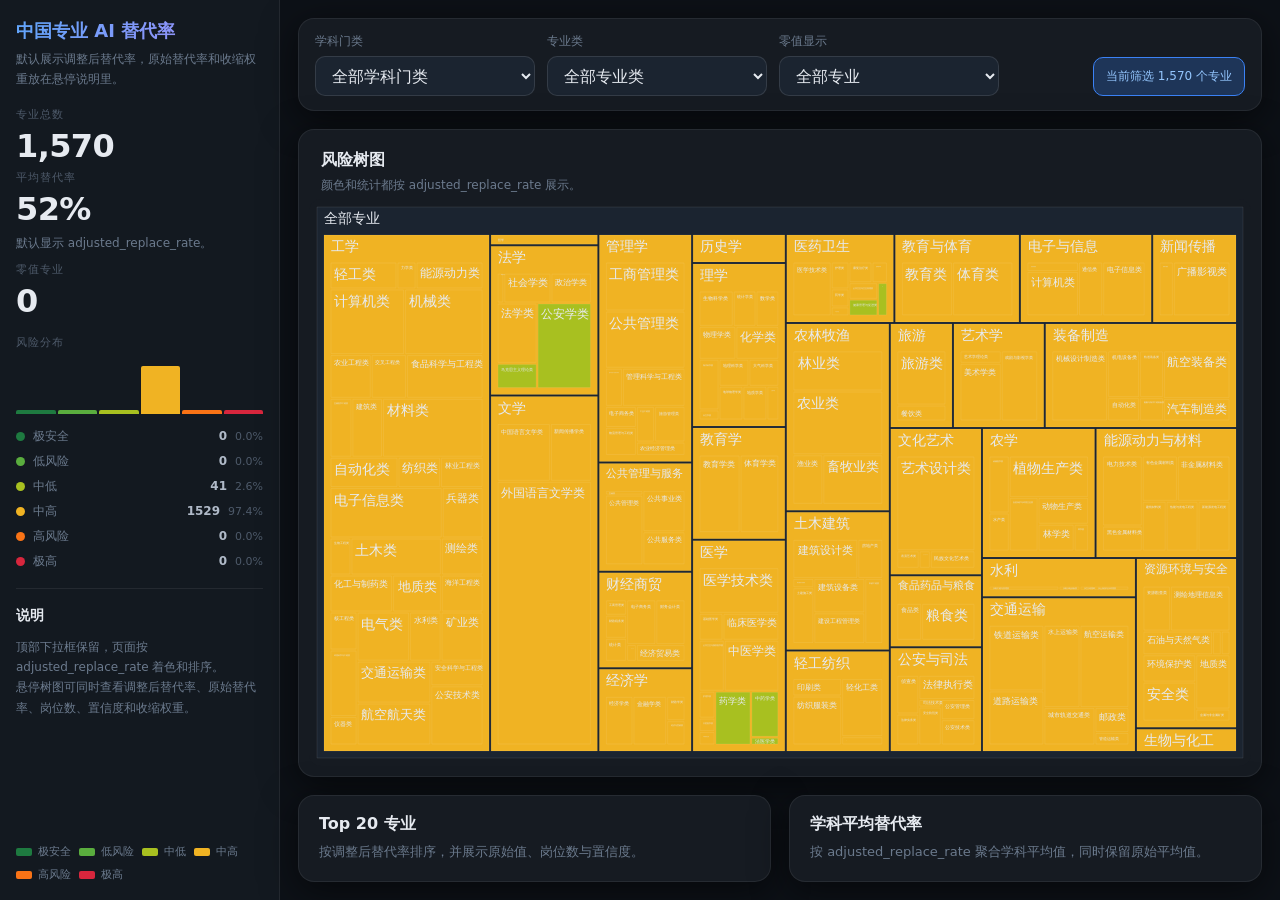
==== commit 9c92d6f6: "ninth version" ====
--- a/site/index.html
+++ b/site/index.html
@@ -12,38 +12,30 @@
     <aside class="sidebar">
       <div class="brand-block">
         <div class="brand-title">中国专业 AI 替代率</div>
-        <div class="brand-sub">颜色 = 专业 AI 替代风险，参考职业冲击站的深色风格与 6 级风险分档。</div>
+        <div class="brand-sub">默认展示调整后替代率，原始替代率和收缩权重放在悬停说明里。</div>
       </div>
-
       <section class="stats-block">
         <div class="stat-label">专业总数</div>
         <div class="stat-value" id="totalMajors">—</div>
-
         <div class="stat-label">平均替代率</div>
         <div class="stat-value" id="avgRate">—</div>
-        <div class="stat-note">0–100%，越高表示当前越容易被 AI 替代或压缩。</div>
-
+        <div class="stat-note">默认显示 adjusted_replace_rate。</div>
         <div class="stat-label">零值专业</div>
         <div class="stat-value" id="zeroCount">—</div>
-        <div class="stat-note">建议后续用 zero override 或 baseline 持续压缩。</div>
-      </section>
-
+      </section>
       <section class="dist-block">
         <div class="stat-label">风险分布</div>
         <div class="hist" id="histogram"></div>
         <div class="tier-list" id="tierList"></div>
       </section>
-
       <div class="divider"></div>
-
       <section class="detail-block">
         <div class="panel-title">说明</div>
         <div class="hint-text">
-          顶部保留筛选下拉框，可按学科门类、专业类和零值显示方式过滤。<br />
-          风险树图按“学科门类 → 专业类 → 专业”展开，悬停可查看替代率、岗位数与置信度。
-        </div>
-      </section>
-
+          顶部下拉框保留，页面按 adjusted_replace_rate 着色和排序。<br />
+          悬停树图可同时查看调整后替代率、原始替代率、岗位数、置信度和收缩权重。
+        </div>
+      </section>
       <section class="legend-block">
         <span class="legend-chip"><i class="legend-dot" style="background:#1e7a40"></i>极安全</span>
         <span class="legend-chip"><i class="legend-dot" style="background:#5aad3e"></i>低风险</span>
@@ -53,7 +45,6 @@
         <span class="legend-chip"><i class="legend-dot" style="background:#d7263d"></i>极高</span>
       </section>
     </aside>
-
     <main class="main-area">
       <section class="toolbar-card">
         <div class="toolbar-group">
@@ -74,81 +65,60 @@
         </div>
         <div class="toolbar-meta" id="updatedAt">加载中…</div>
       </section>
-
       <section class="treemap-card">
         <div class="card-head">
           <div>
             <div class="card-title">风险树图</div>
-            <div class="card-sub">颜色越偏红风险越高，容器已固定包裹图表区域。</div>
+            <div class="card-sub">颜色和统计都按 adjusted_replace_rate 展示。</div>
           </div>
         </div>
         <div class="treemap-frame">
           <div id="treemap" class="treemap"></div>
         </div>
       </section>
-
       <section class="link-grid">
-        <a class="link-card" href="./data/major_ai_rate.json" target="_blank" rel="noopener noreferrer">
+        <a class="link-card" href="./top20.html" target="_blank" rel="noopener noreferrer">
           <div class="link-title">Top 20 专业</div>
-          <div class="link-sub">打开完整结果数据，自行检索最高替代率专业。</div>
+          <div class="link-sub">按调整后替代率排序，并展示原始值、岗位数与置信度。</div>
         </a>
-        <a class="link-card" href="./data/major_ai_rate.json" target="_blank" rel="noopener noreferrer">
+        <a class="link-card" href="./discipline.html" target="_blank" rel="noopener noreferrer">
           <div class="link-title">学科平均替代率</div>
-          <div class="link-sub">打开同一数据源，按 discipline 聚合查看学科平均值。</div>
+          <div class="link-sub">按 adjusted_replace_rate 聚合学科平均值，同时保留原始平均值。</div>
         </a>
       </section>
     </main>
   </div>
+  <script>
+    
+const RISK_COLORS = ['#1e7a40', '#5aad3e', '#a8c020', '#f0b323', '#f97316', '#d7263d'];
+const RISK_LABELS = ['极安全', '低风险', '中低', '中高', '高风险', '极高'];
+function pct(v){ return `${Math.round(Number(v || 0) * 100)}%`; }
+function levelIndex(rate){ const v = Number(rate || 0); if (v < 0.20) return 0; if (v < 0.35) return 1; if (v < 0.50) return 2; if (v < 0.65) return 3; if (v < 0.80) return 4; return 5; }
+function safeText(v, fallback='未分类'){ return (v ?? '').toString().trim() || fallback; }
+function metricOf(row){ if (row && row.adjusted_replace_rate != null) return Number(row.adjusted_replace_rate || 0); return Number(row?.replace_rate || 0); }
+function rawMetricOf(row){ if (row && row.raw_replace_rate != null) return Number(row.raw_replace_rate || 0); return Number(row?.replace_rate || 0); }
 
-  <script>
-    const RISK_COLORS = ['#1e7a40', '#5aad3e', '#a8c020', '#f0b323', '#f97316', '#d7263d'];
-    const RISK_LABELS = ['极安全', '低风险', '中低', '中高', '高风险', '极高'];
     let RAW_ROWS = [];
-
-    function pct(v) {
-      const n = Number(v || 0);
-      return `${Math.round(n * 100)}%`;
-    }
-
-    function levelIndex(rate) {
-      const v = Number(rate || 0);
-      if (v < 0.20) return 0;
-      if (v < 0.35) return 1;
-      if (v < 0.50) return 2;
-      if (v < 0.65) return 3;
-      if (v < 0.80) return 4;
-      return 5;
-    }
-
-    function safeText(v, fallback = '未分类') {
-      return (v ?? '').toString().trim() || fallback;
-    }
-
     function setOptions(select, values, firstLabel) {
-      select.innerHTML = [`<option value="all">${firstLabel}</option>`]
-        .concat(values.map(v => `<option value="${String(v).replace(/"/g, '&quot;')}">${v}</option>`))
-        .join('');
-    }
-
+      select.innerHTML = [`<option value="all">${firstLabel}</option>`].concat(
+        values.map(v => `<option value="${String(v).replace(/"/g, '&quot;')}">${v}</option>`)
+      ).join('');
+    }
     function buildFilters(rows) {
       const disciplineSet = [...new Set(rows.map(r => safeText(r.discipline, '其他')))].sort((a,b)=>a.localeCompare(b,'zh-CN'));
       setOptions(document.getElementById('disciplineSelect'), disciplineSet, '全部学科门类');
       refreshCategoryOptions(rows);
     }
-
     function refreshCategoryOptions(rows) {
       const discipline = document.getElementById('disciplineSelect').value;
       let list = rows;
-      if (discipline !== 'all') {
-        list = list.filter(r => safeText(r.discipline, '其他') === discipline);
-      }
+      if (discipline !== 'all') list = list.filter(r => safeText(r.discipline, '其他') === discipline);
       const categorySet = [...new Set(list.map(r => safeText(r.major_category, '未分类')))].sort((a,b)=>a.localeCompare(b,'zh-CN'));
       const categorySelect = document.getElementById('categorySelect');
       const prev = categorySelect.value;
       setOptions(categorySelect, categorySet, '全部专业类');
       if (categorySet.includes(prev)) categorySelect.value = prev;
     }
-
     function getFilteredRows() {
       const discipline = document.getElementById('disciplineSelect').value;
       const category = document.getElementById('categorySelect').value;
@@ -156,52 +126,36 @@
       return RAW_ROWS.filter(row => {
         if (discipline !== 'all' && safeText(row.discipline, '其他') !== discipline) return false;
         if (category !== 'all' && safeText(row.major_category, '未分类') !== category) return false;
-        const v = Number(row.replace_rate || 0);
+        const v = metricOf(row);
         if (zeroMode === 'nonzero' && v === 0) return false;
         if (zeroMode === 'zero' && v !== 0) return false;
         return true;
       });
     }
-
     function renderHistogram(rows) {
       const histogram = document.getElementById('histogram');
       const tierList = document.getElementById('tierList');
-      const counts = [0, 0, 0, 0, 0, 0];
-      rows.forEach(row => counts[levelIndex(row.replace_rate)] += 1);
+      const counts = [0,0,0,0,0,0];
+      rows.forEach(row => counts[levelIndex(metricOf(row))] += 1);
       const max = Math.max(...counts, 1);
-      histogram.innerHTML = counts.map((count, i) => {
-        const h = Math.max(4, Math.round((count / max) * 48));
-        return `<div class="hbar" style="height:${h}px;background:${RISK_COLORS[i]}"></div>`;
-      }).join('');
-      tierList.innerHTML = counts.map((count, i) => {
-        const p = rows.length ? ((count / rows.length) * 100).toFixed(1) : '0.0';
-        return `<div class="tier-row"><i class="tier-dot" style="background:${RISK_COLORS[i]}"></i><span class="tier-label">${RISK_LABELS[i]}</span><span class="tier-value">${count}</span><span class="tier-pct">${p}%</span></div>`;
-      }).join('');
-    }
-
+      histogram.innerHTML = counts.map((count, i) => `<div class="hbar" style="height:${Math.max(4, Math.round((count / max) * 48))}px;background:${RISK_COLORS[i]}"></div>`).join('');
+      tierList.innerHTML = counts.map((count, i) => `<div class="tier-row"><i class="tier-dot" style="background:${RISK_COLORS[i]}"></i><span class="tier-label">${RISK_LABELS[i]}</span><span class="tier-value">${count}</span><span class="tier-pct">${rows.length ? ((count / rows.length) * 100).toFixed(1) : '0.0'}%</span></div>`).join('');
+    }
     function buildTreemap(rows) {
       const container = document.getElementById('treemap');
       if (!rows.length) {
         container.innerHTML = '<div class="empty-state">当前筛选条件下没有数据。</div>';
         return;
       }
-      const labels = [];
-      const parents = [];
-      const values = [];
-      const ids = [];
-      const colors = [];
-      const custom = [];
+      const labels = [], parents = [], values = [], ids = [], colors = [], custom = [];
       const seen = new Set();
-      const addNode = (id, label, parent, value, color, extra = {}) => {
+      const addNode = (id, label, parent, value, color, extra={}) => {
         if (seen.has(id)) return;
-        seen.add(id);
-        ids.push(id); labels.push(label); parents.push(parent); values.push(value); colors.push(color); custom.push(extra);
+        seen.add(id); ids.push(id); labels.push(label); parents.push(parent); values.push(value); colors.push(color); custom.push(extra);
       };
-
-      addNode('root', '全部专业', '', rows.length, '#1b2430', { type: 'root', replace_rate: '-', count: rows.length, confidence: '-' });
+      addNode('root', '全部专业', '', rows.length, '#1b2430', {type:'root', adjusted_rate:'-', raw_rate:'-', count:rows.length, confidence:'-', weight:'-'});
       const disciplineMap = new Map();
       const categoryMap = new Map();
-
       rows.forEach(row => {
         const discipline = safeText(row.discipline, '其他');
         const category = safeText(row.major_category, '未分类');
@@ -209,67 +163,54 @@
         const dId = `d:${discipline}`;
         const cId = `c:${discipline}:${category}`;
         const mId = `m:${row.major_code || major}:${major}`;
-
-        if (!disciplineMap.has(dId)) disciplineMap.set(dId, { label: discipline, count: 0, total: 0 });
-        const d = disciplineMap.get(dId); d.count += 1; d.total += Number(row.replace_rate || 0);
-        if (!categoryMap.has(cId)) categoryMap.set(cId, { label: category, parent: dId, count: 0, total: 0 });
-        const c = categoryMap.get(cId); c.count += 1; c.total += Number(row.replace_rate || 0);
-
-        addNode(mId, major, cId, 1, RISK_COLORS[levelIndex(row.replace_rate)], {
-          type: '专业',
-          replace_rate: pct(row.replace_rate),
-          count: row.job_count ?? 0,
-          confidence: safeText(row.confidence, 'low')
+        if (!disciplineMap.has(dId)) disciplineMap.set(dId, { label: discipline, count: 0, totalAdj: 0, totalRaw: 0 });
+        const d = disciplineMap.get(dId); d.count += 1; d.totalAdj += metricOf(row); d.totalRaw += rawMetricOf(row);
+        if (!categoryMap.has(cId)) categoryMap.set(cId, { label: category, parent: dId, count: 0, totalAdj: 0, totalRaw: 0 });
+        const c = categoryMap.get(cId); c.count += 1; c.totalAdj += metricOf(row); c.totalRaw += rawMetricOf(row);
+        addNode(mId, major, cId, 1, RISK_COLORS[levelIndex(metricOf(row))], {
+          type:'专业', adjusted_rate:pct(metricOf(row)), raw_rate:pct(rawMetricOf(row)), count: row.job_count ?? 0,
+          confidence: safeText(row.confidence, 'low'), weight: row.confidence_weight != null ? row.confidence_weight : '-'
         });
       });
-
       for (const [id, item] of disciplineMap.entries()) {
-        const avg = item.count ? item.total / item.count : 0;
-        addNode(id, item.label, 'root', item.count, RISK_COLORS[levelIndex(avg)], { type: '学科门类', replace_rate: pct(avg), count: item.count, confidence: '-' });
+        const avgAdj = item.count ? item.totalAdj / item.count : 0;
+        const avgRaw = item.count ? item.totalRaw / item.count : 0;
+        addNode(id, item.label, 'root', item.count, RISK_COLORS[levelIndex(avgAdj)], {type:'学科门类', adjusted_rate:pct(avgAdj), raw_rate:pct(avgRaw), count:item.count, confidence:'-', weight:'-'});
       }
       for (const [id, item] of categoryMap.entries()) {
-        const avg = item.count ? item.total / item.count : 0;
-        addNode(id, item.label, item.parent, item.count, RISK_COLORS[levelIndex(avg)], { type: '专业类', replace_rate: pct(avg), count: item.count, confidence: '-' });
-      }
-
+        const avgAdj = item.count ? item.totalAdj / item.count : 0;
+        const avgRaw = item.count ? item.totalRaw / item.count : 0;
+        addNode(id, item.label, item.parent, item.count, RISK_COLORS[levelIndex(avgAdj)], {type:'专业类', adjusted_rate:pct(avgAdj), raw_rate:pct(avgRaw), count:item.count, confidence:'-', weight:'-'});
+      }
       Plotly.react('treemap', [{
-        type: 'treemap', ids, labels, parents, values, customdata: custom,
-        branchvalues: 'total', sort: false, maxdepth: 3,
-        marker: { colors, line: { width: 1, color: 'rgba(255,255,255,0.08)' } },
-        textinfo: 'label', textfont: { color: '#e6eaf0', size: 14 },
-        tiling: { packing: 'squarify', pad: 2 },
-        hoverlabel: { bgcolor: '#0d1117', bordercolor: 'rgba(255,255,255,0.13)', font: { color: '#e6eaf0' } },
-        hovertemplate: '<b>%{label}</b><br>类型：%{customdata.type}<br>替代率：%{customdata.replace_rate}<br>岗位数/专业数：%{customdata.count}<br>置信度：%{customdata.confidence}<extra></extra>',
-        pathbar: { visible: false },
-        showscale: false
+        type:'treemap', ids, labels, parents, values, customdata: custom, branchvalues:'total', sort:false, maxdepth:3,
+        marker: { colors, line: { width:1, color:'rgba(255,255,255,0.08)' } },
+        textinfo:'label', textfont: { color:'#e6eaf0', size:14 }, tiling: { packing:'squarify', pad:2 },
+        hoverlabel: { bgcolor:'#0d1117', bordercolor:'rgba(255,255,255,0.13)', font: { color:'#e6eaf0' } },
+        hovertemplate:'<b>%{label}</b><br>类型：%{customdata.type}<br>调整后替代率：%{customdata.adjusted_rate}<br>原始替代率：%{customdata.raw_rate}<br>岗位数/专业数：%{customdata.count}<br>置信度：%{customdata.confidence}<br>收缩权重：%{customdata.weight}<extra></extra>',
+        pathbar: { visible:false }, showscale:false
       }], {
-        margin: { t: 8, r: 8, b: 8, l: 8 },
-        paper_bgcolor: '#161b22', plot_bgcolor: '#161b22', autosize: true,
-        font: { color: '#e6eaf0', family: 'system-ui, -apple-system, BlinkMacSystemFont, PingFang SC, sans-serif' }
-      }, { responsive: true, displayModeBar: false });
-    }
-
+        margin: { t:8, r:8, b:8, l:8 }, paper_bgcolor:'#161b22', plot_bgcolor:'#161b22', autosize:true,
+        font: { color:'#e6eaf0', family:'system-ui, -apple-system, BlinkMacSystemFont, PingFang SC, sans-serif' }
+      }, { responsive:true, displayModeBar:false });
+    }
     function renderAll() {
       const rows = getFilteredRows();
       document.getElementById('totalMajors').textContent = rows.length.toLocaleString('zh-CN');
-      const avg = rows.length ? rows.reduce((s, x) => s + Number(x.replace_rate || 0), 0) / rows.length : 0;
-      const zeroCount = rows.filter(x => Number(x.replace_rate || 0) === 0).length;
+      const avg = rows.length ? rows.reduce((s, x) => s + metricOf(x), 0) / rows.length : 0;
+      const zeroCount = rows.filter(x => metricOf(x) === 0).length;
       document.getElementById('avgRate').textContent = pct(avg);
       document.getElementById('zeroCount').textContent = zeroCount.toLocaleString('zh-CN');
       renderHistogram(rows);
       buildTreemap(rows);
       document.getElementById('updatedAt').textContent = `当前筛选 ${rows.length.toLocaleString('zh-CN')} 个专业`;
     }
-
     async function init() {
       try {
         const res = await fetch('./data/major_ai_rate.json');
         RAW_ROWS = await res.json();
         buildFilters(RAW_ROWS);
-        document.getElementById('disciplineSelect').addEventListener('change', () => {
-          refreshCategoryOptions(RAW_ROWS);
-          renderAll();
-        });
+        document.getElementById('disciplineSelect').addEventListener('change', () => { refreshCategoryOptions(RAW_ROWS); renderAll(); });
         document.getElementById('categorySelect').addEventListener('change', renderAll);
         document.getElementById('zeroSelect').addEventListener('change', renderAll);
         renderAll();
@@ -279,13 +220,8 @@
         document.getElementById('treemap').innerHTML = '<div class="empty-state">无法加载 ./data/major_ai_rate.json，请确认 GitHub Pages 已复制数据文件。</div>';
       }
     }
-
-    window.addEventListener('resize', () => {
-      const el = document.getElementById('treemap');
-      if (el && el.data) Plotly.Plots.resize(el);
-    });
-
+    window.addEventListener('resize', () => { const el = document.getElementById('treemap'); if (el && el.data) Plotly.Plots.resize(el); });
     init();
   </script>
 </body>
-</html>
+</html>
--- a/site/style.css
+++ b/site/style.css
@@ -21,68 +21,36 @@
   --risk-6:#d7263d;
   --shadow-lg:0 8px 36px rgba(0,0,0,.55);
 }
-
 *,*::before,*::after{box-sizing:border-box;margin:0;padding:0}
 html,body{min-height:100%;background:var(--bg-main);color:var(--text-main);font-family:-apple-system,BlinkMacSystemFont,"PingFang SC","Hiragino Sans GB","Noto Sans CJK SC",system-ui,sans-serif}
 body{overflow-x:hidden}
 a{color:inherit;text-decoration:none}
 select,button,input{font:inherit}
-
+table{width:100%;border-collapse:collapse}
 .app-shell{min-height:100vh;display:grid;grid-template-columns:280px 1fr;background:var(--bg-main)}
-
 .sidebar{background:var(--bg-panel);border-right:1px solid var(--border);padding:20px 16px 18px;display:flex;flex-direction:column;gap:18px}
 .brand-title{font-size:18px;font-weight:800;line-height:1.25;margin-bottom:6px;background:linear-gradient(120deg,#60a5fa 0%,#a78bfa 100%);-webkit-background-clip:text;-webkit-text-fill-color:transparent}
 .brand-sub,.stat-note,.hint-text,.card-sub{color:var(--text-soft);font-size:12px;line-height:1.7}
 .stats-block,.dist-block,.detail-block{display:flex;flex-direction:column;gap:8px}
 .stat-label{font-size:11px;text-transform:uppercase;letter-spacing:.09em;color:var(--text-faint)}
 .stat-value{font-size:32px;line-height:1;font-weight:800;letter-spacing:-.02em}
-.hist{display:flex;align-items:flex-end;gap:2px;height:52px;margin-top:4px}
-.hbar{flex:1;border-radius:2px 2px 0 0;min-height:4px}
-.tier-list{display:flex;flex-direction:column;gap:8px;margin-top:6px}
-.tier-row{display:flex;align-items:center;gap:8px}.tier-dot{width:9px;height:9px;border-radius:50%;display:inline-block;flex-shrink:0}
-.tier-label{flex:1;font-size:12px;color:var(--text-soft)}.tier-value{font-size:12px;font-weight:700;color:var(--text-muted)}.tier-pct{font-size:11px;color:var(--text-faint)}
+.hist{display:flex;align-items:flex-end;gap:2px;height:52px;margin-top:4px}.hbar{flex:1;border-radius:2px 2px 0 0;min-height:4px}
+.tier-list{display:flex;flex-direction:column;gap:8px;margin-top:6px}.tier-row{display:flex;align-items:center;gap:8px}.tier-dot{width:9px;height:9px;border-radius:50%;display:inline-block;flex-shrink:0}.tier-label{flex:1;font-size:12px;color:var(--text-soft)}.tier-value{font-size:12px;font-weight:700;color:var(--text-muted)}.tier-pct{font-size:11px;color:var(--text-faint)}
 .divider{height:1px;background:var(--border)}.panel-title{font-size:14px;font-weight:700;margin-bottom:4px}
 .legend-block{margin-top:auto;display:flex;flex-wrap:wrap;gap:8px}.legend-chip{display:inline-flex;align-items:center;gap:6px;color:var(--text-soft);font-size:11px}.legend-dot{width:16px;height:8px;border-radius:2px;display:inline-block}
-
 .main-area{padding:18px;display:grid;grid-template-rows:auto minmax(560px,1fr) auto;gap:18px;min-width:0}
 .toolbar-card,.treemap-card,.link-card{background:var(--bg-card);border:1px solid var(--border);border-radius:16px;box-shadow:var(--shadow-lg)}
-
 .toolbar-card{padding:14px 16px;display:grid;grid-template-columns:repeat(3,minmax(170px,220px)) 1fr;gap:12px;align-items:end}
-.toolbar-group{display:flex;flex-direction:column;gap:6px}
-.toolbar-group label{font-size:12px;color:var(--text-soft)}
+.toolbar-group{display:flex;flex-direction:column;gap:6px}.toolbar-group label{font-size:12px;color:var(--text-soft)}
 .toolbar-group select{height:40px;background:var(--bg-soft);border:1px solid var(--border-strong);border-radius:10px;color:var(--text-main);padding:0 12px;outline:none}
 .toolbar-group select:focus{border-color:var(--accent-blue-border);box-shadow:0 0 0 3px rgba(59,130,246,.15)}
 .toolbar-meta{justify-self:end;font-size:12px;color:var(--accent-blue-text);background:var(--accent-blue-bg);border:1px solid var(--accent-blue-border);padding:10px 12px;border-radius:10px;white-space:nowrap}
-
-.treemap-card{padding:10px;display:flex;flex-direction:column;min-height:560px;overflow:hidden}
-.card-head{display:flex;justify-content:space-between;align-items:flex-start;gap:12px;padding:10px 12px 4px}
-.card-title{font-size:16px;font-weight:800;margin-bottom:4px}
-.treemap-frame{flex:1;min-height:0;border-radius:12px;overflow:hidden;background:var(--bg-card)}
-.treemap{width:100%;height:100%;min-height:500px}
-
-.link-grid{display:grid;grid-template-columns:1fr 1fr;gap:18px}
-.link-card{padding:18px 20px;display:block;transition:transform .15s ease,border-color .15s ease,background .15s ease}
-.link-card:hover{transform:translateY(-2px);border-color:rgba(96,165,250,.45);background:#18202b}
-.link-title{font-size:16px;font-weight:800;margin-bottom:6px}
-.link-sub{font-size:13px;line-height:1.7;color:var(--text-soft)}
-
+.treemap-card{padding:10px;display:flex;flex-direction:column;min-height:560px;overflow:hidden}.card-head{display:flex;justify-content:space-between;align-items:flex-start;gap:12px;padding:10px 12px 4px}.card-title{font-size:16px;font-weight:800;margin-bottom:4px}
+.treemap-frame{flex:1;min-height:0;border-radius:12px;overflow:hidden;background:var(--bg-card)}.treemap{width:100%;height:100%;min-height:500px}
+.link-grid{display:grid;grid-template-columns:1fr 1fr;gap:18px}.link-card{padding:18px 20px;display:block;transition:transform .15s ease,border-color .15s ease,background .15s ease}.link-card:hover{transform:translateY(-2px);border-color:rgba(96,165,250,.45);background:#18202b}.link-title{font-size:16px;font-weight:800;margin-bottom:6px}.link-sub{font-size:13px;line-height:1.7;color:var(--text-soft)}
+.table-wrap{padding:0 10px 10px;overflow:auto} thead th{position:sticky;top:0;z-index:1;background:var(--bg-card);color:var(--text-soft);font-size:12px;font-weight:700;text-align:left;border-bottom:1px solid var(--border);padding:12px 10px} tbody td{padding:12px 10px;border-bottom:1px solid rgba(255,255,255,.05);font-size:13px;color:var(--text-muted);vertical-align:middle} tbody tr:hover{background:rgba(255,255,255,.03)}
+.risk-badge{display:inline-flex;align-items:center;justify-content:center;min-width:62px;padding:4px 8px;border-radius:999px;color:#fff;font-size:12px;font-weight:700}
+.level-1{background:var(--risk-1)}.level-2{background:var(--risk-2)}.level-3{background:var(--risk-3);color:#13210b}.level-4{background:var(--risk-4);color:#2b1900}.level-5{background:var(--risk-5)}.level-6{background:var(--risk-6)}
 .empty-state{min-height:320px;display:grid;place-items:center;color:var(--text-soft);font-size:14px}
-
-@media (max-width: 1180px){
-  .app-shell{grid-template-columns:1fr}
-  .sidebar{border-right:none;border-bottom:1px solid var(--border)}
-  .toolbar-card{grid-template-columns:repeat(2,minmax(180px,1fr))}
-  .toolbar-meta{justify-self:start}
-  .link-grid{grid-template-columns:1fr}
-}
-
-@media (max-width: 760px){
-  .main-area{padding:12px;gap:12px;grid-template-rows:auto minmax(420px,1fr) auto}
-  .sidebar{padding:14px 12px}
-  .stat-value{font-size:26px}
-  .toolbar-card{padding:12px;grid-template-columns:1fr}
-  .toolbar-meta{white-space:normal;width:100%}
-  .treemap-card{min-height:440px}
-  .treemap{min-height:380px}
-  .card-head{padding:10px 10px 2px}
-}
+@media (max-width:1180px){.app-shell{grid-template-columns:1fr}.sidebar{border-right:none;border-bottom:1px solid var(--border)}.toolbar-card{grid-template-columns:repeat(2,minmax(180px,1fr))}.toolbar-meta{justify-self:start}.link-grid{grid-template-columns:1fr}}
+@media (max-width:760px){.main-area{padding:12px;gap:12px;grid-template-rows:auto minmax(420px,1fr) auto}.sidebar{padding:14px 12px}.stat-value{font-size:26px}.toolbar-card{padding:12px;grid-template-columns:1fr}.toolbar-meta{white-space:normal;width:100%}.treemap-card{min-height:440px}.treemap{min-height:380px}.card-head{padding:10px 10px 2px}thead th,tbody td{padding:10px 8px;font-size:12px}}
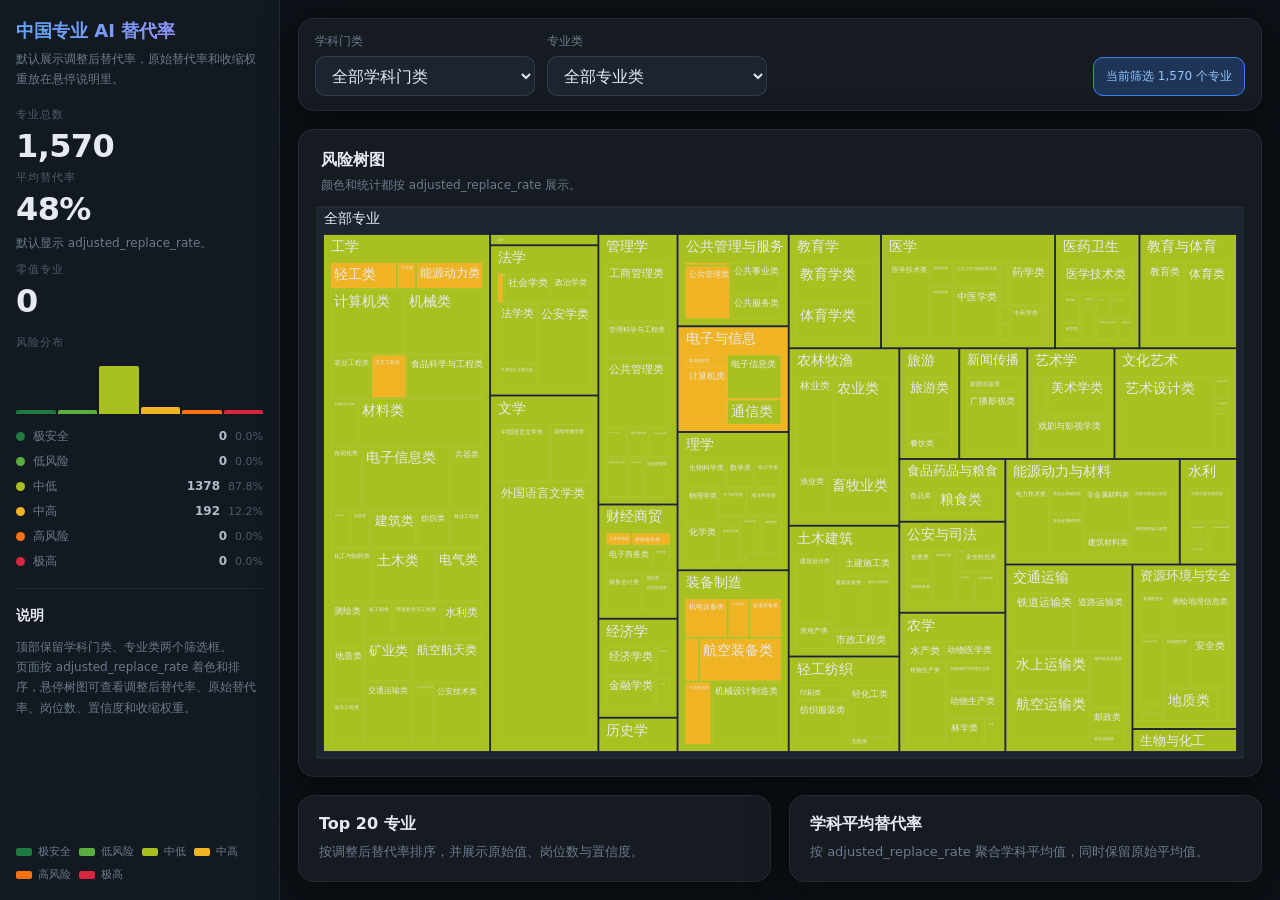
==== commit 6e9154f1: "tenth version" ====
--- a/site/index.html
+++ b/site/index.html
@@ -14,28 +14,35 @@
         <div class="brand-title">中国专业 AI 替代率</div>
         <div class="brand-sub">默认展示调整后替代率，原始替代率和收缩权重放在悬停说明里。</div>
       </div>
+
       <section class="stats-block">
         <div class="stat-label">专业总数</div>
         <div class="stat-value" id="totalMajors">—</div>
+
         <div class="stat-label">平均替代率</div>
         <div class="stat-value" id="avgRate">—</div>
         <div class="stat-note">默认显示 adjusted_replace_rate。</div>
+
         <div class="stat-label">零值专业</div>
         <div class="stat-value" id="zeroCount">—</div>
       </section>
+
       <section class="dist-block">
         <div class="stat-label">风险分布</div>
         <div class="hist" id="histogram"></div>
         <div class="tier-list" id="tierList"></div>
       </section>
+
       <div class="divider"></div>
+
       <section class="detail-block">
         <div class="panel-title">说明</div>
         <div class="hint-text">
-          顶部下拉框保留，页面按 adjusted_replace_rate 着色和排序。<br />
-          悬停树图可同时查看调整后替代率、原始替代率、岗位数、置信度和收缩权重。
-        </div>
-      </section>
+          顶部保留学科门类、专业类两个筛选框。<br />
+          页面按 adjusted_replace_rate 着色和排序，悬停树图可查看调整后替代率、原始替代率、岗位数、置信度和收缩权重。
+        </div>
+      </section>
+
       <section class="legend-block">
         <span class="legend-chip"><i class="legend-dot" style="background:#1e7a40"></i>极安全</span>
         <span class="legend-chip"><i class="legend-dot" style="background:#5aad3e"></i>低风险</span>
@@ -45,26 +52,22 @@
         <span class="legend-chip"><i class="legend-dot" style="background:#d7263d"></i>极高</span>
       </section>
     </aside>
+
     <main class="main-area">
       <section class="toolbar-card">
         <div class="toolbar-group">
           <label for="disciplineSelect">学科门类</label>
           <select id="disciplineSelect"></select>
         </div>
+
         <div class="toolbar-group">
           <label for="categorySelect">专业类</label>
           <select id="categorySelect"></select>
         </div>
-        <div class="toolbar-group">
-          <label for="zeroSelect">零值显示</label>
-          <select id="zeroSelect">
-            <option value="all">全部专业</option>
-            <option value="nonzero">仅非零专业</option>
-            <option value="zero">仅零值专业</option>
-          </select>
-        </div>
+
         <div class="toolbar-meta" id="updatedAt">加载中…</div>
       </section>
+
       <section class="treemap-card">
         <div class="card-head">
           <div>
@@ -76,6 +79,7 @@
           <div id="treemap" class="treemap"></div>
         </div>
       </section>
+
       <section class="link-grid">
         <a class="link-card" href="./top20.html" target="_blank" rel="noopener noreferrer">
           <div class="link-title">Top 20 专业</div>
@@ -88,74 +92,143 @@
       </section>
     </main>
   </div>
+
   <script>
-    
-const RISK_COLORS = ['#1e7a40', '#5aad3e', '#a8c020', '#f0b323', '#f97316', '#d7263d'];
-const RISK_LABELS = ['极安全', '低风险', '中低', '中高', '高风险', '极高'];
-function pct(v){ return `${Math.round(Number(v || 0) * 100)}%`; }
-function levelIndex(rate){ const v = Number(rate || 0); if (v < 0.20) return 0; if (v < 0.35) return 1; if (v < 0.50) return 2; if (v < 0.65) return 3; if (v < 0.80) return 4; return 5; }
-function safeText(v, fallback='未分类'){ return (v ?? '').toString().trim() || fallback; }
-function metricOf(row){ if (row && row.adjusted_replace_rate != null) return Number(row.adjusted_replace_rate || 0); return Number(row?.replace_rate || 0); }
-function rawMetricOf(row){ if (row && row.raw_replace_rate != null) return Number(row.raw_replace_rate || 0); return Number(row?.replace_rate || 0); }
+    const RISK_COLORS = ['#1e7a40', '#5aad3e', '#a8c020', '#f0b323', '#f97316', '#d7263d'];
+    const RISK_LABELS = ['极安全', '低风险', '中低', '中高', '高风险', '极高'];
+
+    function pct(v) {
+      return `${Math.round(Number(v || 0) * 100)}%`;
+    }
+
+    function levelIndex(rate) {
+      const v = Number(rate || 0);
+      if (v < 0.20) return 0;
+      if (v < 0.35) return 1;
+      if (v < 0.50) return 2;
+      if (v < 0.65) return 3;
+      if (v < 0.80) return 4;
+      return 5;
+    }
+
+    function safeText(v, fallback = '未分类') {
+      return (v ?? '').toString().trim() || fallback;
+    }
+
+    function metricOf(row) {
+      if (row && row.adjusted_replace_rate != null) return Number(row.adjusted_replace_rate || 0);
+      return Number(row?.replace_rate || 0);
+    }
+
+    function rawMetricOf(row) {
+      if (row && row.raw_replace_rate != null) return Number(row.raw_replace_rate || 0);
+      return Number(row?.replace_rate || 0);
+    }
 
     let RAW_ROWS = [];
+
     function setOptions(select, values, firstLabel) {
-      select.innerHTML = [`<option value="all">${firstLabel}</option>`].concat(
-        values.map(v => `<option value="${String(v).replace(/"/g, '&quot;')}">${v}</option>`)
-      ).join('');
-    }
+      select.innerHTML = [`<option value="all">${firstLabel}</option>`]
+        .concat(values.map(v => `<option value="${String(v).replace(/"/g, '&quot;')}">${v}</option>`))
+        .join('');
+    }
+
     function buildFilters(rows) {
-      const disciplineSet = [...new Set(rows.map(r => safeText(r.discipline, '其他')))].sort((a,b)=>a.localeCompare(b,'zh-CN'));
+      const disciplineSet = [...new Set(rows.map(r => safeText(r.discipline, '其他')))]
+        .sort((a, b) => a.localeCompare(b, 'zh-CN'));
       setOptions(document.getElementById('disciplineSelect'), disciplineSet, '全部学科门类');
       refreshCategoryOptions(rows);
     }
+
     function refreshCategoryOptions(rows) {
       const discipline = document.getElementById('disciplineSelect').value;
       let list = rows;
-      if (discipline !== 'all') list = list.filter(r => safeText(r.discipline, '其他') === discipline);
-      const categorySet = [...new Set(list.map(r => safeText(r.major_category, '未分类')))].sort((a,b)=>a.localeCompare(b,'zh-CN'));
+      if (discipline !== 'all') {
+        list = list.filter(r => safeText(r.discipline, '其他') === discipline);
+      }
+      const categorySet = [...new Set(list.map(r => safeText(r.major_category, '未分类')))]
+        .sort((a, b) => a.localeCompare(b, 'zh-CN'));
       const categorySelect = document.getElementById('categorySelect');
       const prev = categorySelect.value;
       setOptions(categorySelect, categorySet, '全部专业类');
       if (categorySet.includes(prev)) categorySelect.value = prev;
     }
+
     function getFilteredRows() {
       const discipline = document.getElementById('disciplineSelect').value;
       const category = document.getElementById('categorySelect').value;
-      const zeroMode = document.getElementById('zeroSelect').value;
+
       return RAW_ROWS.filter(row => {
         if (discipline !== 'all' && safeText(row.discipline, '其他') !== discipline) return false;
         if (category !== 'all' && safeText(row.major_category, '未分类') !== category) return false;
-        const v = metricOf(row);
-        if (zeroMode === 'nonzero' && v === 0) return false;
-        if (zeroMode === 'zero' && v !== 0) return false;
         return true;
       });
     }
+
     function renderHistogram(rows) {
       const histogram = document.getElementById('histogram');
       const tierList = document.getElementById('tierList');
-      const counts = [0,0,0,0,0,0];
+      const counts = [0, 0, 0, 0, 0, 0];
+
       rows.forEach(row => counts[levelIndex(metricOf(row))] += 1);
+
       const max = Math.max(...counts, 1);
-      histogram.innerHTML = counts.map((count, i) => `<div class="hbar" style="height:${Math.max(4, Math.round((count / max) * 48))}px;background:${RISK_COLORS[i]}"></div>`).join('');
-      tierList.innerHTML = counts.map((count, i) => `<div class="tier-row"><i class="tier-dot" style="background:${RISK_COLORS[i]}"></i><span class="tier-label">${RISK_LABELS[i]}</span><span class="tier-value">${count}</span><span class="tier-pct">${rows.length ? ((count / rows.length) * 100).toFixed(1) : '0.0'}%</span></div>`).join('');
-    }
+
+      histogram.innerHTML = counts.map((count, i) => {
+        const h = Math.max(4, Math.round((count / max) * 48));
+        return `<div class="hbar" style="height:${h}px;background:${RISK_COLORS[i]}"></div>`;
+      }).join('');
+
+      tierList.innerHTML = counts.map((count, i) => {
+        const p = rows.length ? ((count / rows.length) * 100).toFixed(1) : '0.0';
+        return `<div class="tier-row">
+          <i class="tier-dot" style="background:${RISK_COLORS[i]}"></i>
+          <span class="tier-label">${RISK_LABELS[i]}</span>
+          <span class="tier-value">${count}</span>
+          <span class="tier-pct">${p}%</span>
+        </div>`;
+      }).join('');
+    }
+
     function buildTreemap(rows) {
       const container = document.getElementById('treemap');
+
       if (!rows.length) {
         container.innerHTML = '<div class="empty-state">当前筛选条件下没有数据。</div>';
         return;
       }
-      const labels = [], parents = [], values = [], ids = [], colors = [], custom = [];
+
+      const labels = [];
+      const parents = [];
+      const values = [];
+      const ids = [];
+      const colors = [];
+      const custom = [];
       const seen = new Set();
-      const addNode = (id, label, parent, value, color, extra={}) => {
+
+      const addNode = (id, label, parent, value, color, extra = {}) => {
         if (seen.has(id)) return;
-        seen.add(id); ids.push(id); labels.push(label); parents.push(parent); values.push(value); colors.push(color); custom.push(extra);
+        seen.add(id);
+        ids.push(id);
+        labels.push(label);
+        parents.push(parent);
+        values.push(value);
+        colors.push(color);
+        custom.push(extra);
       };
-      addNode('root', '全部专业', '', rows.length, '#1b2430', {type:'root', adjusted_rate:'-', raw_rate:'-', count:rows.length, confidence:'-', weight:'-'});
+
+      addNode('root', '全部专业', '', rows.length, '#1b2430', {
+        type: 'root',
+        adjusted_rate: '-',
+        raw_rate: '-',
+        count: rows.length,
+        confidence: '-',
+        weight: '-'
+      });
+
       const disciplineMap = new Map();
       const categoryMap = new Map();
+
       rows.forEach(row => {
         const discipline = safeText(row.discipline, '其他');
         const category = safeText(row.major_category, '未分类');
@@ -163,56 +236,138 @@
         const dId = `d:${discipline}`;
         const cId = `c:${discipline}:${category}`;
         const mId = `m:${row.major_code || major}:${major}`;
-        if (!disciplineMap.has(dId)) disciplineMap.set(dId, { label: discipline, count: 0, totalAdj: 0, totalRaw: 0 });
-        const d = disciplineMap.get(dId); d.count += 1; d.totalAdj += metricOf(row); d.totalRaw += rawMetricOf(row);
-        if (!categoryMap.has(cId)) categoryMap.set(cId, { label: category, parent: dId, count: 0, totalAdj: 0, totalRaw: 0 });
-        const c = categoryMap.get(cId); c.count += 1; c.totalAdj += metricOf(row); c.totalRaw += rawMetricOf(row);
+
+        if (!disciplineMap.has(dId)) {
+          disciplineMap.set(dId, { label: discipline, count: 0, totalAdj: 0, totalRaw: 0 });
+        }
+        const d = disciplineMap.get(dId);
+        d.count += 1;
+        d.totalAdj += metricOf(row);
+        d.totalRaw += rawMetricOf(row);
+
+        if (!categoryMap.has(cId)) {
+          categoryMap.set(cId, { label: category, parent: dId, count: 0, totalAdj: 0, totalRaw: 0 });
+        }
+        const c = categoryMap.get(cId);
+        c.count += 1;
+        c.totalAdj += metricOf(row);
+        c.totalRaw += rawMetricOf(row);
+
         addNode(mId, major, cId, 1, RISK_COLORS[levelIndex(metricOf(row))], {
-          type:'专业', adjusted_rate:pct(metricOf(row)), raw_rate:pct(rawMetricOf(row)), count: row.job_count ?? 0,
-          confidence: safeText(row.confidence, 'low'), weight: row.confidence_weight != null ? row.confidence_weight : '-'
+          type: '专业',
+          adjusted_rate: pct(metricOf(row)),
+          raw_rate: pct(rawMetricOf(row)),
+          count: row.job_count ?? 0,
+          confidence: safeText(row.confidence, 'low'),
+          weight: row.confidence_weight != null ? row.confidence_weight : '-',
+          adjust_mode: safeText(row.adjust_mode, '-')
         });
       });
+
       for (const [id, item] of disciplineMap.entries()) {
         const avgAdj = item.count ? item.totalAdj / item.count : 0;
         const avgRaw = item.count ? item.totalRaw / item.count : 0;
-        addNode(id, item.label, 'root', item.count, RISK_COLORS[levelIndex(avgAdj)], {type:'学科门类', adjusted_rate:pct(avgAdj), raw_rate:pct(avgRaw), count:item.count, confidence:'-', weight:'-'});
-      }
+        addNode(id, item.label, 'root', item.count, RISK_COLORS[levelIndex(avgAdj)], {
+          type: '学科门类',
+          adjusted_rate: pct(avgAdj),
+          raw_rate: pct(avgRaw),
+          count: item.count,
+          confidence: '-',
+          weight: '-',
+          adjust_mode: '-'
+        });
+      }
+
       for (const [id, item] of categoryMap.entries()) {
         const avgAdj = item.count ? item.totalAdj / item.count : 0;
         const avgRaw = item.count ? item.totalRaw / item.count : 0;
-        addNode(id, item.label, item.parent, item.count, RISK_COLORS[levelIndex(avgAdj)], {type:'专业类', adjusted_rate:pct(avgAdj), raw_rate:pct(avgRaw), count:item.count, confidence:'-', weight:'-'});
-      }
+        addNode(id, item.label, item.parent, item.count, RISK_COLORS[levelIndex(avgAdj)], {
+          type: '专业类',
+          adjusted_rate: pct(avgAdj),
+          raw_rate: pct(avgRaw),
+          count: item.count,
+          confidence: '-',
+          weight: '-',
+          adjust_mode: '-'
+        });
+      }
+
       Plotly.react('treemap', [{
-        type:'treemap', ids, labels, parents, values, customdata: custom, branchvalues:'total', sort:false, maxdepth:3,
-        marker: { colors, line: { width:1, color:'rgba(255,255,255,0.08)' } },
-        textinfo:'label', textfont: { color:'#e6eaf0', size:14 }, tiling: { packing:'squarify', pad:2 },
-        hoverlabel: { bgcolor:'#0d1117', bordercolor:'rgba(255,255,255,0.13)', font: { color:'#e6eaf0' } },
-        hovertemplate:'<b>%{label}</b><br>类型：%{customdata.type}<br>调整后替代率：%{customdata.adjusted_rate}<br>原始替代率：%{customdata.raw_rate}<br>岗位数/专业数：%{customdata.count}<br>置信度：%{customdata.confidence}<br>收缩权重：%{customdata.weight}<extra></extra>',
-        pathbar: { visible:false }, showscale:false
+        type: 'treemap',
+        ids,
+        labels,
+        parents,
+        values,
+        customdata: custom,
+        branchvalues: 'total',
+        sort: false,
+        maxdepth: 3,
+        marker: {
+          colors,
+          line: { width: 1, color: 'rgba(255,255,255,0.08)' }
+        },
+        textinfo: 'label',
+        textfont: { color: '#e6eaf0', size: 14 },
+        tiling: { packing: 'squarify', pad: 2 },
+        hoverlabel: {
+          bgcolor: '#0d1117',
+          bordercolor: 'rgba(255,255,255,0.13)',
+          font: { color: '#e6eaf0' }
+        },
+        hovertemplate:
+          '<b>%{label}</b><br>' +
+          '类型：%{customdata.type}<br>' +
+          '调整后替代率：%{customdata.adjusted_rate}<br>' +
+          '原始替代率：%{customdata.raw_rate}<br>' +
+          '岗位数/专业数：%{customdata.count}<br>' +
+          '置信度：%{customdata.confidence}<br>' +
+          '收缩权重：%{customdata.weight}<br>' +
+          '调整模式：%{customdata.adjust_mode}<extra></extra>',
+        pathbar: { visible: false },
+        showscale: false
       }], {
-        margin: { t:8, r:8, b:8, l:8 }, paper_bgcolor:'#161b22', plot_bgcolor:'#161b22', autosize:true,
-        font: { color:'#e6eaf0', family:'system-ui, -apple-system, BlinkMacSystemFont, PingFang SC, sans-serif' }
-      }, { responsive:true, displayModeBar:false });
-    }
+        margin: { t: 8, r: 8, b: 8, l: 8 },
+        paper_bgcolor: '#161b22',
+        plot_bgcolor: '#161b22',
+        autosize: true,
+        font: {
+          color: '#e6eaf0',
+          family: 'system-ui, -apple-system, BlinkMacSystemFont, PingFang SC, sans-serif'
+        }
+      }, {
+        responsive: true,
+        displayModeBar: false
+      });
+    }
+
     function renderAll() {
       const rows = getFilteredRows();
       document.getElementById('totalMajors').textContent = rows.length.toLocaleString('zh-CN');
+
       const avg = rows.length ? rows.reduce((s, x) => s + metricOf(x), 0) / rows.length : 0;
       const zeroCount = rows.filter(x => metricOf(x) === 0).length;
+
       document.getElementById('avgRate').textContent = pct(avg);
       document.getElementById('zeroCount').textContent = zeroCount.toLocaleString('zh-CN');
+
       renderHistogram(rows);
       buildTreemap(rows);
+
       document.getElementById('updatedAt').textContent = `当前筛选 ${rows.length.toLocaleString('zh-CN')} 个专业`;
     }
+
     async function init() {
       try {
         const res = await fetch('./data/major_ai_rate.json');
         RAW_ROWS = await res.json();
         buildFilters(RAW_ROWS);
-        document.getElementById('disciplineSelect').addEventListener('change', () => { refreshCategoryOptions(RAW_ROWS); renderAll(); });
+
+        document.getElementById('disciplineSelect').addEventListener('change', () => {
+          refreshCategoryOptions(RAW_ROWS);
+          renderAll();
+        });
         document.getElementById('categorySelect').addEventListener('change', renderAll);
-        document.getElementById('zeroSelect').addEventListener('change', renderAll);
+
         renderAll();
       } catch (err) {
         console.error(err);
@@ -220,8 +375,13 @@
         document.getElementById('treemap').innerHTML = '<div class="empty-state">无法加载 ./data/major_ai_rate.json，请确认 GitHub Pages 已复制数据文件。</div>';
       }
     }
-    window.addEventListener('resize', () => { const el = document.getElementById('treemap'); if (el && el.data) Plotly.Plots.resize(el); });
+
+    window.addEventListener('resize', () => {
+      const el = document.getElementById('treemap');
+      if (el && el.data) Plotly.Plots.resize(el);
+    });
+
     init();
   </script>
 </body>
-</html>+</html>
--- a/site/style.css
+++ b/site/style.css
@@ -40,7 +40,7 @@
 .legend-block{margin-top:auto;display:flex;flex-wrap:wrap;gap:8px}.legend-chip{display:inline-flex;align-items:center;gap:6px;color:var(--text-soft);font-size:11px}.legend-dot{width:16px;height:8px;border-radius:2px;display:inline-block}
 .main-area{padding:18px;display:grid;grid-template-rows:auto minmax(560px,1fr) auto;gap:18px;min-width:0}
 .toolbar-card,.treemap-card,.link-card{background:var(--bg-card);border:1px solid var(--border);border-radius:16px;box-shadow:var(--shadow-lg)}
-.toolbar-card{padding:14px 16px;display:grid;grid-template-columns:repeat(3,minmax(170px,220px)) 1fr;gap:12px;align-items:end}
+.toolbar-card{padding:14px 16px;display:grid;grid-template-columns:repeat(2,minmax(170px,220px)) 1fr;gap:12px;align-items:end}
 .toolbar-group{display:flex;flex-direction:column;gap:6px}.toolbar-group label{font-size:12px;color:var(--text-soft)}
 .toolbar-group select{height:40px;background:var(--bg-soft);border:1px solid var(--border-strong);border-radius:10px;color:var(--text-main);padding:0 12px;outline:none}
 .toolbar-group select:focus{border-color:var(--accent-blue-border);box-shadow:0 0 0 3px rgba(59,130,246,.15)}
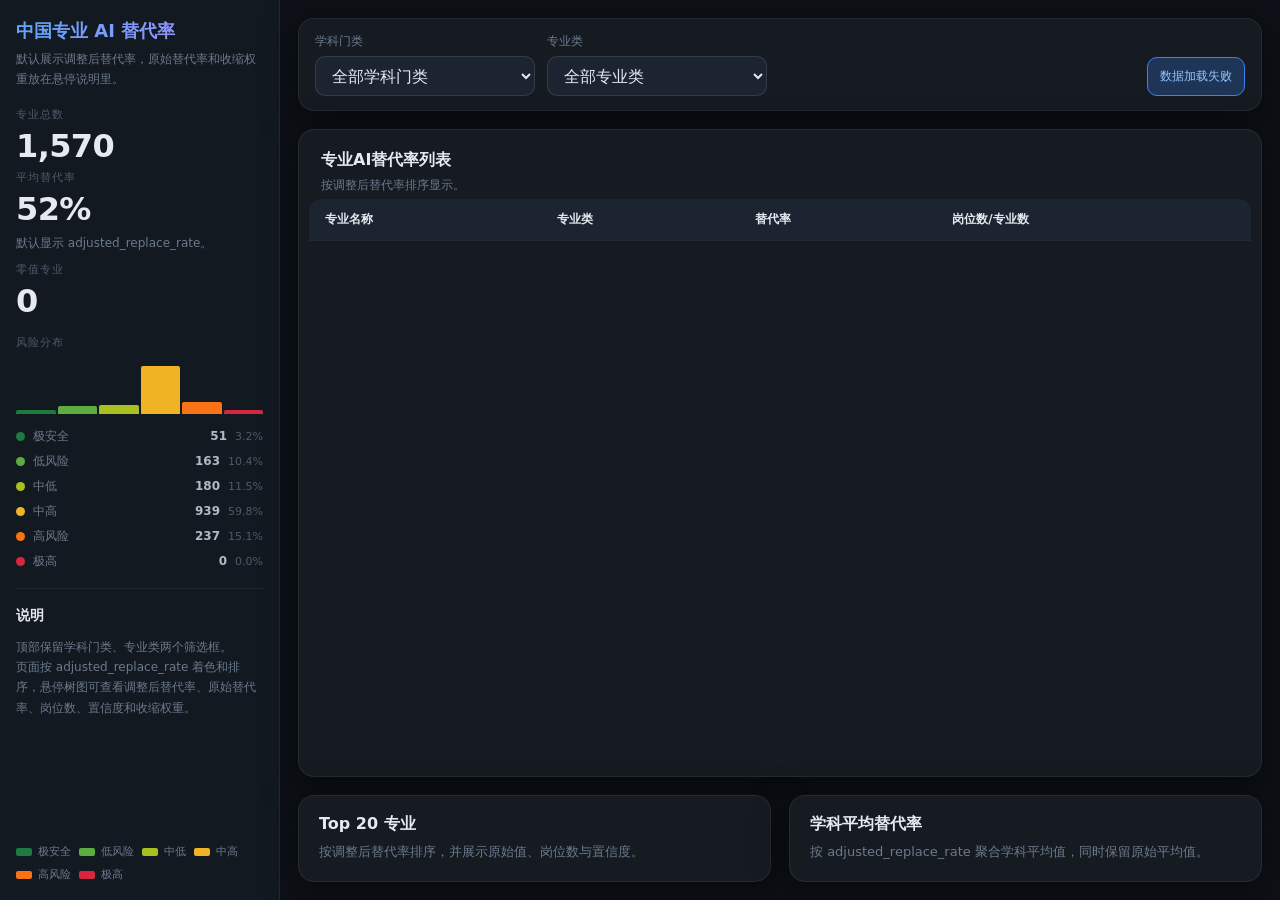
==== commit 7a5ce319: "pages forth version" ====
--- a/site/index.html
+++ b/site/index.html
@@ -71,12 +71,24 @@
       <section class="treemap-card">
         <div class="card-head">
           <div>
-            <div class="card-title">风险树图</div>
-            <div class="card-sub">颜色和统计都按 adjusted_replace_rate 展示。</div>
+            <div class="card-title">专业AI替代率列表</div>
+            <div class="card-sub">按调整后替代率排序显示。</div>
           </div>
         </div>
-        <div class="treemap-frame">
-          <div id="treemap" class="treemap"></div>
+        <div class="table-frame">
+          <table id="majorTable">
+            <thead>
+              <tr>
+                <th>专业名称</th>
+                <th>专业类</th>
+                <th>替代率</th>
+                <th>岗位数/专业数</th>
+              </tr>
+            </thead>
+            <tbody id="majorTableBody">
+              <!-- 数据将在这里动态插入 -->
+            </tbody>
+          </table>
         </div>
       </section>
 
--- a/site/style.css
+++ b/site/style.css
@@ -46,7 +46,11 @@
 .toolbar-group select:focus{border-color:var(--accent-blue-border);box-shadow:0 0 0 3px rgba(59,130,246,.15)}
 .toolbar-meta{justify-self:end;font-size:12px;color:var(--accent-blue-text);background:var(--accent-blue-bg);border:1px solid var(--accent-blue-border);padding:10px 12px;border-radius:10px;white-space:nowrap}
 .treemap-card{padding:10px;display:flex;flex-direction:column;min-height:560px;overflow:hidden}.card-head{display:flex;justify-content:space-between;align-items:flex-start;gap:12px;padding:10px 12px 4px}.card-title{font-size:16px;font-weight:800;margin-bottom:4px}
-.treemap-frame{flex:1;min-height:0;border-radius:12px;overflow:hidden;background:var(--bg-card)}.treemap{width:100%;height:100%;min-height:500px}
+.table-frame{flex:1;min-height:0;border-radius:12px;overflow:auto;background:var(--bg-card);max-height:600px}
+#majorTable{width:100%;font-size:14px}
+#majorTable th{background:var(--bg-soft);color:var(--text-main);padding:12px 16px;text-align:left;font-weight:700;border-bottom:1px solid var(--border)}
+#majorTable td{padding:10px 16px;border-bottom:1px solid var(--border);color:var(--text-main)}
+#majorTable tbody tr:hover{background:var(--bg-soft)}
 .link-grid{display:grid;grid-template-columns:1fr 1fr;gap:18px}.link-card{padding:18px 20px;display:block;transition:transform .15s ease,border-color .15s ease,background .15s ease}.link-card:hover{transform:translateY(-2px);border-color:rgba(96,165,250,.45);background:#18202b}.link-title{font-size:16px;font-weight:800;margin-bottom:6px}.link-sub{font-size:13px;line-height:1.7;color:var(--text-soft)}
 .table-wrap{padding:0 10px 10px;overflow:auto} thead th{position:sticky;top:0;z-index:1;background:var(--bg-card);color:var(--text-soft);font-size:12px;font-weight:700;text-align:left;border-bottom:1px solid var(--border);padding:12px 10px} tbody td{padding:12px 10px;border-bottom:1px solid rgba(255,255,255,.05);font-size:13px;color:var(--text-muted);vertical-align:middle} tbody tr:hover{background:rgba(255,255,255,.03)}
 .risk-badge{display:inline-flex;align-items:center;justify-content:center;min-width:62px;padding:4px 8px;border-radius:999px;color:#fff;font-size:12px;font-weight:700}
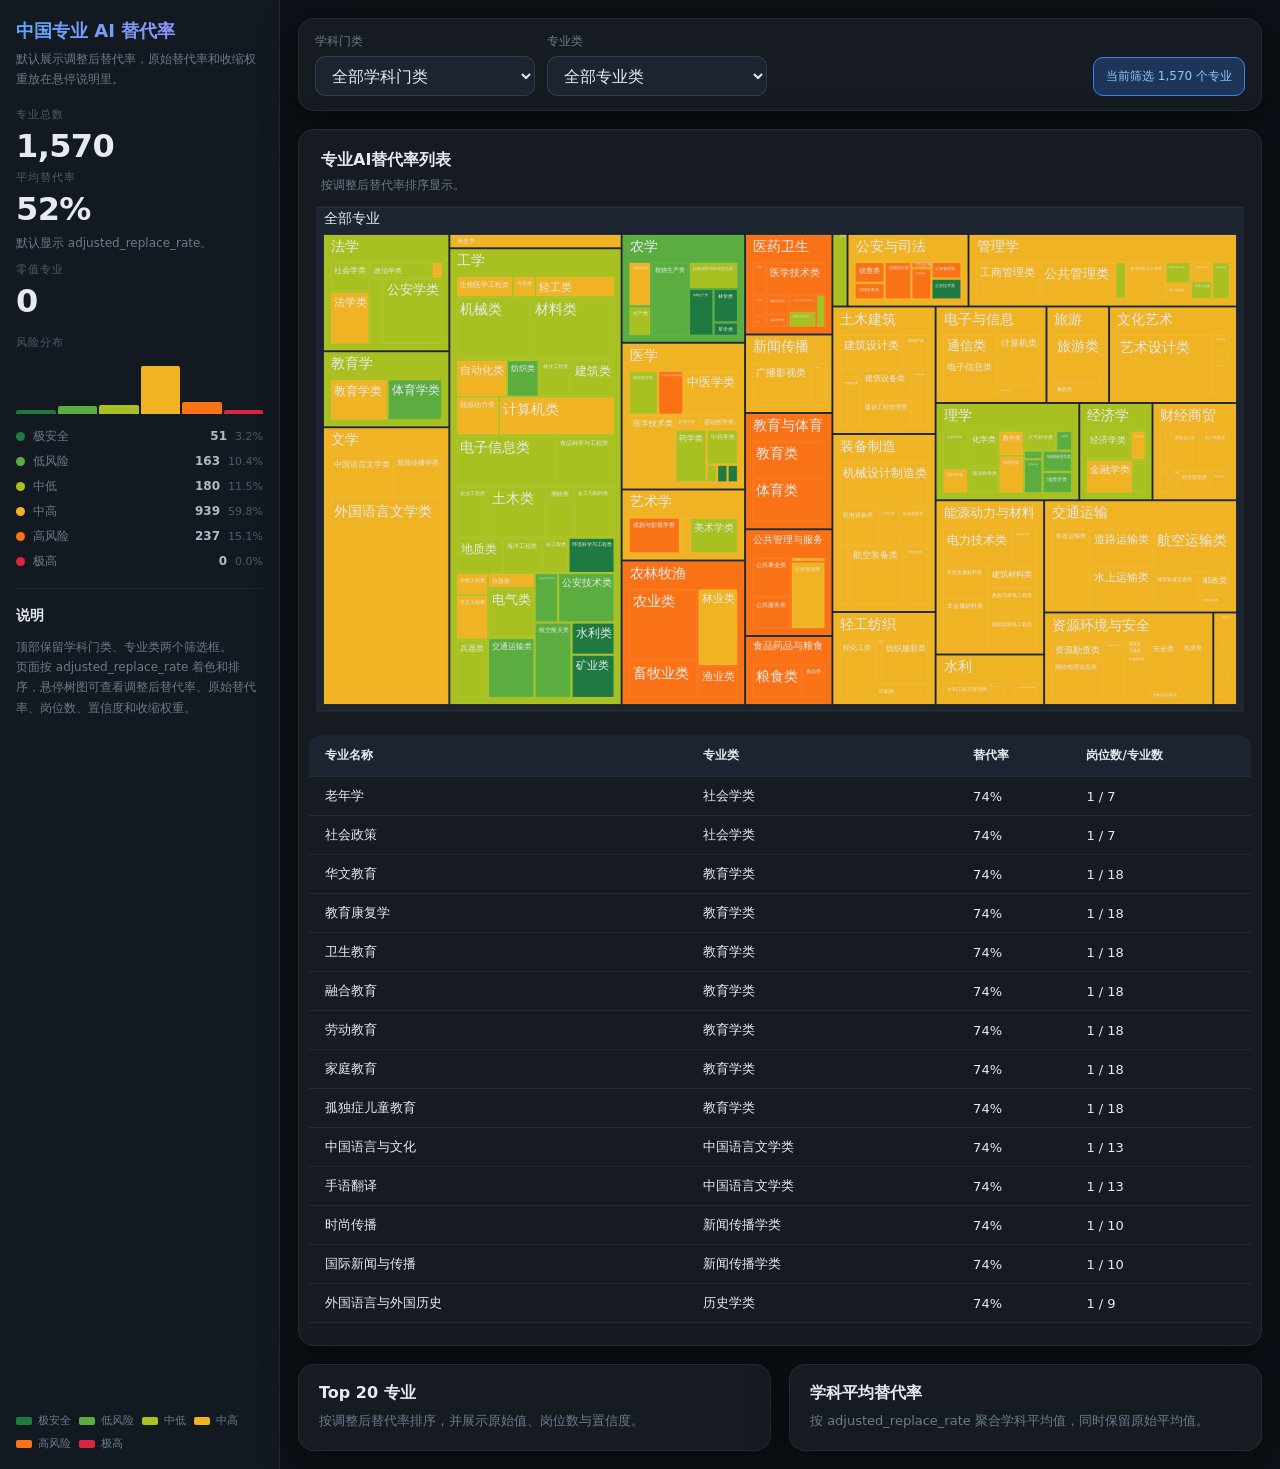
==== commit 8fc8fe77: "Update index.html" ====
--- a/site/index.html
+++ b/site/index.html
@@ -75,6 +75,9 @@
             <div class="card-sub">按调整后替代率排序显示。</div>
           </div>
         </div>
+
+        <div id="treemap" style="width:100%;height:520px;margin-bottom:16px;"></div>
+
         <div class="table-frame">
           <table id="majorTable">
             <thead>
@@ -85,9 +88,7 @@
                 <th>岗位数/专业数</th>
               </tr>
             </thead>
-            <tbody id="majorTableBody">
-              <!-- 数据将在这里动态插入 -->
-            </tbody>
+            <tbody id="majorTableBody"></tbody>
           </table>
         </div>
       </section>
@@ -155,13 +156,17 @@
     function refreshCategoryOptions(rows) {
       const discipline = document.getElementById('disciplineSelect').value;
       let list = rows;
+
       if (discipline !== 'all') {
         list = list.filter(r => safeText(r.discipline, '其他') === discipline);
       }
+
       const categorySet = [...new Set(list.map(r => safeText(r.major_category, '未分类')))]
         .sort((a, b) => a.localeCompare(b, 'zh-CN'));
+
       const categorySelect = document.getElementById('categorySelect');
       const prev = categorySelect.value;
+
       setOptions(categorySelect, categorySet, '全部专业类');
       if (categorySet.includes(prev)) categorySelect.value = prev;
     }
@@ -204,6 +209,7 @@
 
     function buildTreemap(rows) {
       const container = document.getElementById('treemap');
+      if (!container) return;
 
       if (!rows.length) {
         container.innerHTML = '<div class="empty-state">当前筛选条件下没有数据。</div>';
@@ -304,7 +310,7 @@
         });
       }
 
-      Plotly.react('treemap', [{
+      Plotly.react(container, [{
         type: 'treemap',
         ids,
         labels,
@@ -352,8 +358,25 @@
       });
     }
 
+    function renderTable(rows) {
+      const tbody = document.getElementById('majorTableBody');
+      if (!tbody) return;
+
+      const sorted = [...rows].sort((a, b) => metricOf(b) - metricOf(a));
+
+      tbody.innerHTML = sorted.map(row => `
+        <tr>
+          <td>${safeText(row.major_name, '')}</td>
+          <td>${safeText(row.major_category, '')}</td>
+          <td>${pct(metricOf(row))}</td>
+          <td>${row.job_count ?? 0} / ${row.category_major_count ?? 0}</td>
+        </tr>
+      `).join('');
+    }
+
     function renderAll() {
       const rows = getFilteredRows();
+
       document.getElementById('totalMajors').textContent = rows.length.toLocaleString('zh-CN');
 
       const avg = rows.length ? rows.reduce((s, x) => s + metricOf(x), 0) / rows.length : 0;
@@ -364,6 +387,7 @@
 
       renderHistogram(rows);
       buildTreemap(rows);
+      renderTable(rows);
 
       document.getElementById('updatedAt').textContent = `当前筛选 ${rows.length.toLocaleString('zh-CN')} 个专业`;
     }
@@ -371,6 +395,8 @@
     async function init() {
       try {
         const res = await fetch('./data/major_ai_rate.json');
+        if (!res.ok) throw new Error(`HTTP ${res.status}`);
+
         RAW_ROWS = await res.json();
         buildFilters(RAW_ROWS);
 
@@ -378,13 +404,23 @@
           refreshCategoryOptions(RAW_ROWS);
           renderAll();
         });
+
         document.getElementById('categorySelect').addEventListener('change', renderAll);
 
         renderAll();
       } catch (err) {
         console.error(err);
-        document.getElementById('updatedAt').textContent = '数据加载失败';
-        document.getElementById('treemap').innerHTML = '<div class="empty-state">无法加载 ./data/major_ai_rate.json，请确认 GitHub Pages 已复制数据文件。</div>';
+        document.getElementById('updatedAt').textContent = '页面初始化失败';
+
+        const treemap = document.getElementById('treemap');
+        if (treemap) {
+          treemap.innerHTML = '<div class="empty-state">无法加载 ./data/major_ai_rate.json，请确认 GitHub Pages 已复制数据文件。</div>';
+        }
+
+        const tbody = document.getElementById('majorTableBody');
+        if (tbody) {
+          tbody.innerHTML = `<tr><td colspan="4" style="padding:24px;color:#8a5656;">页面初始化失败：${err.message}</td></tr>`;
+        }
       }
     }
 
